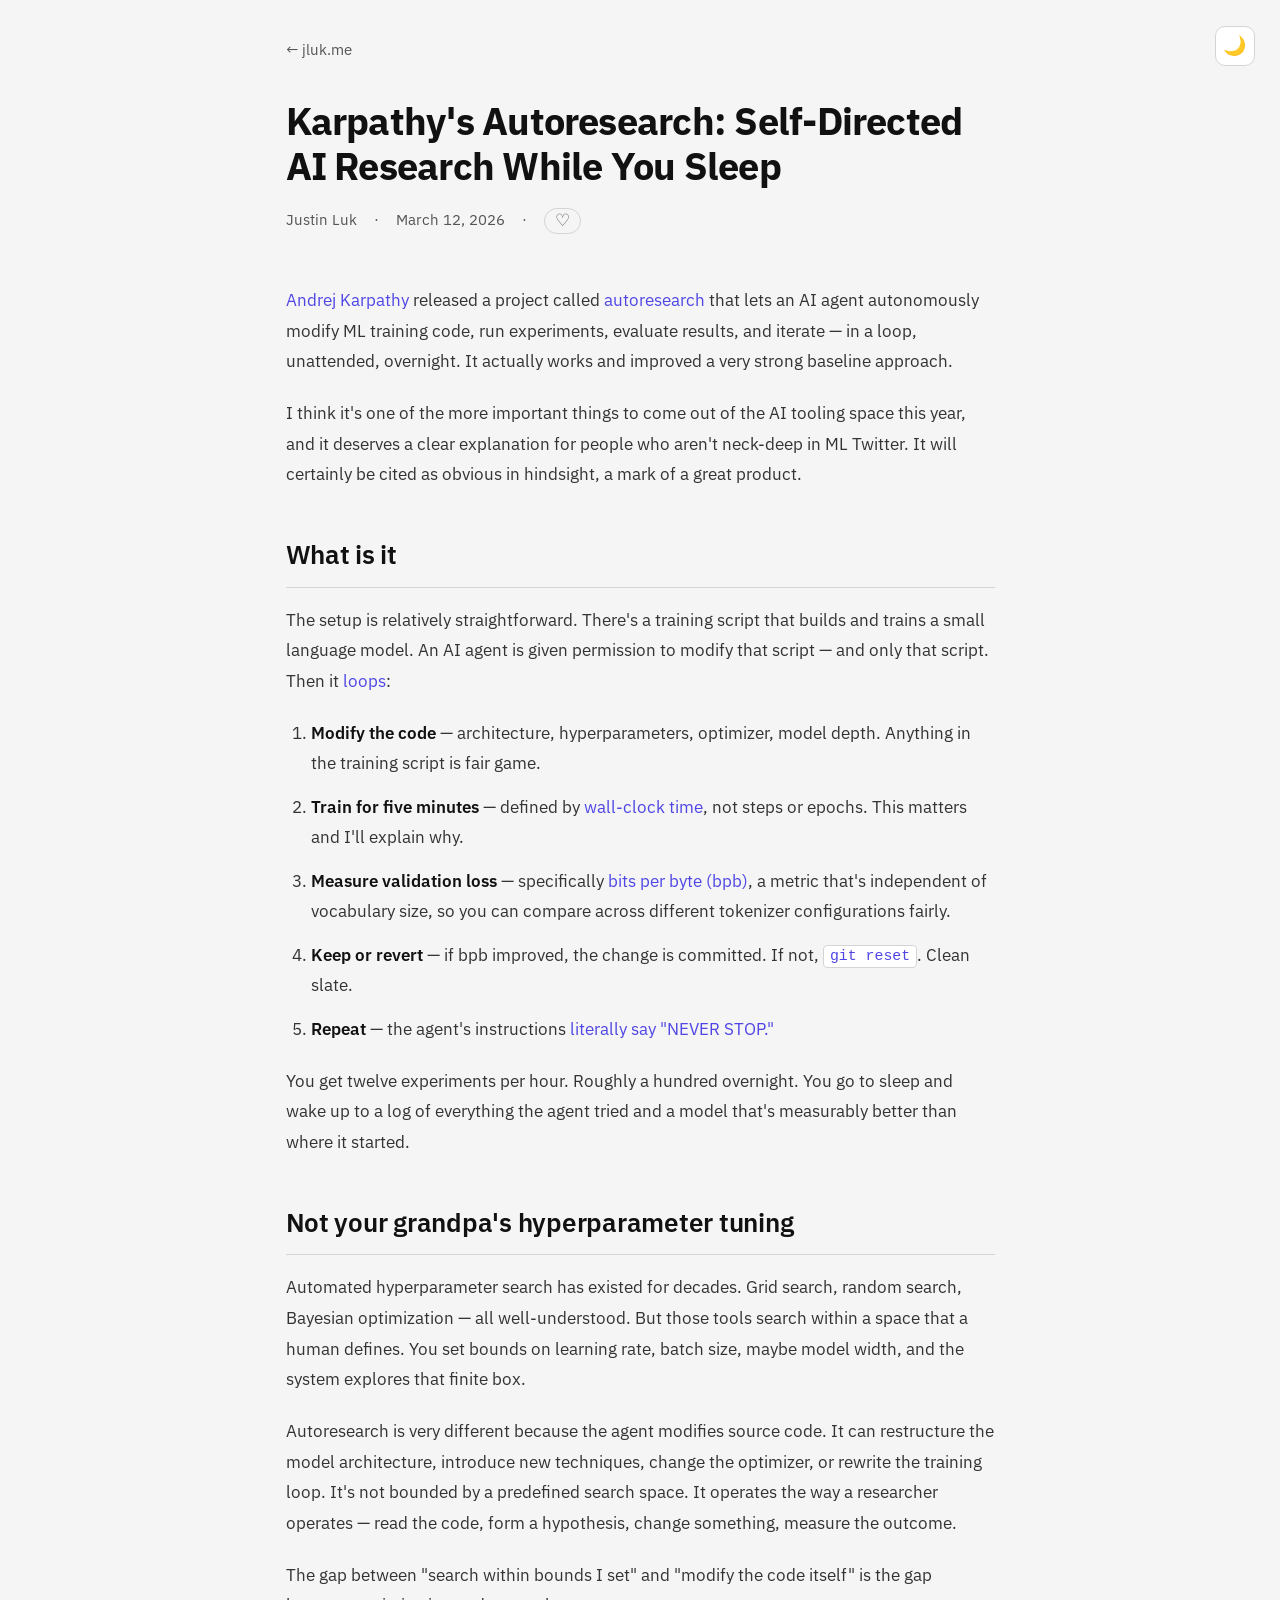
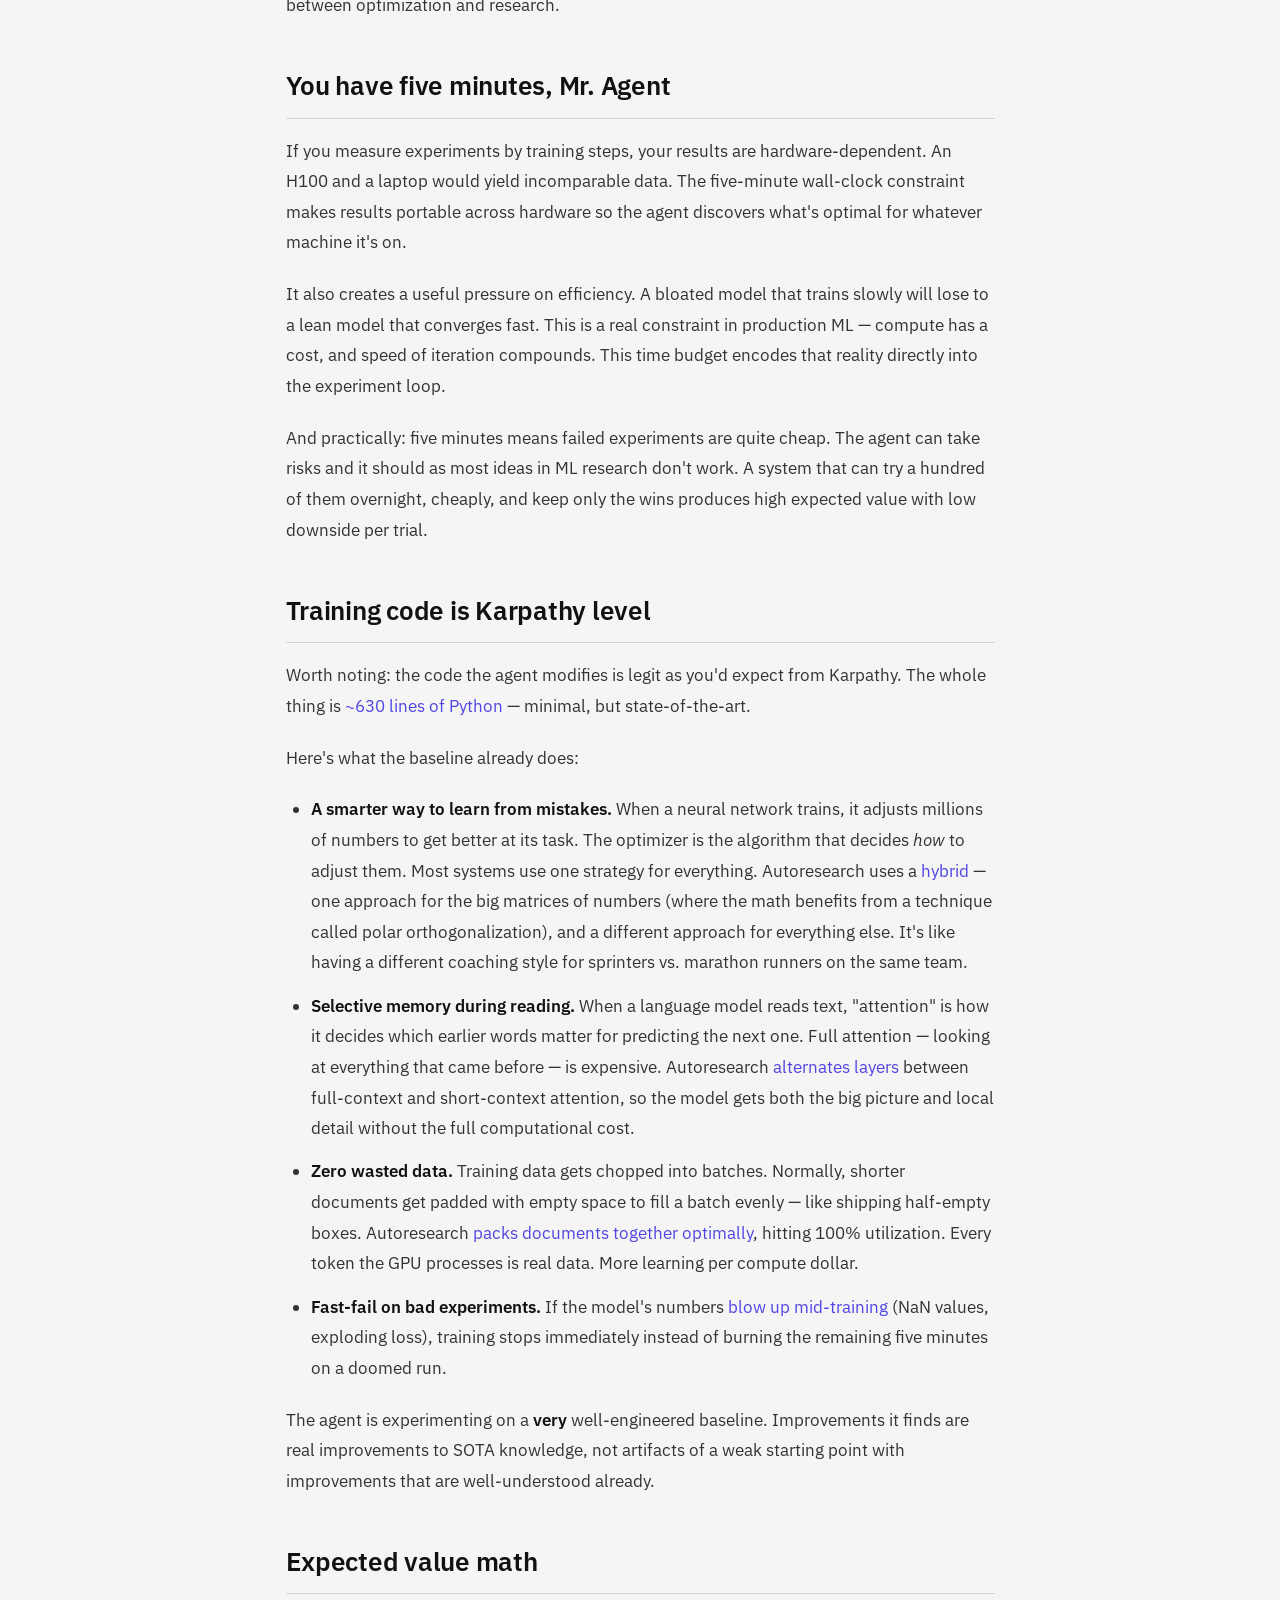
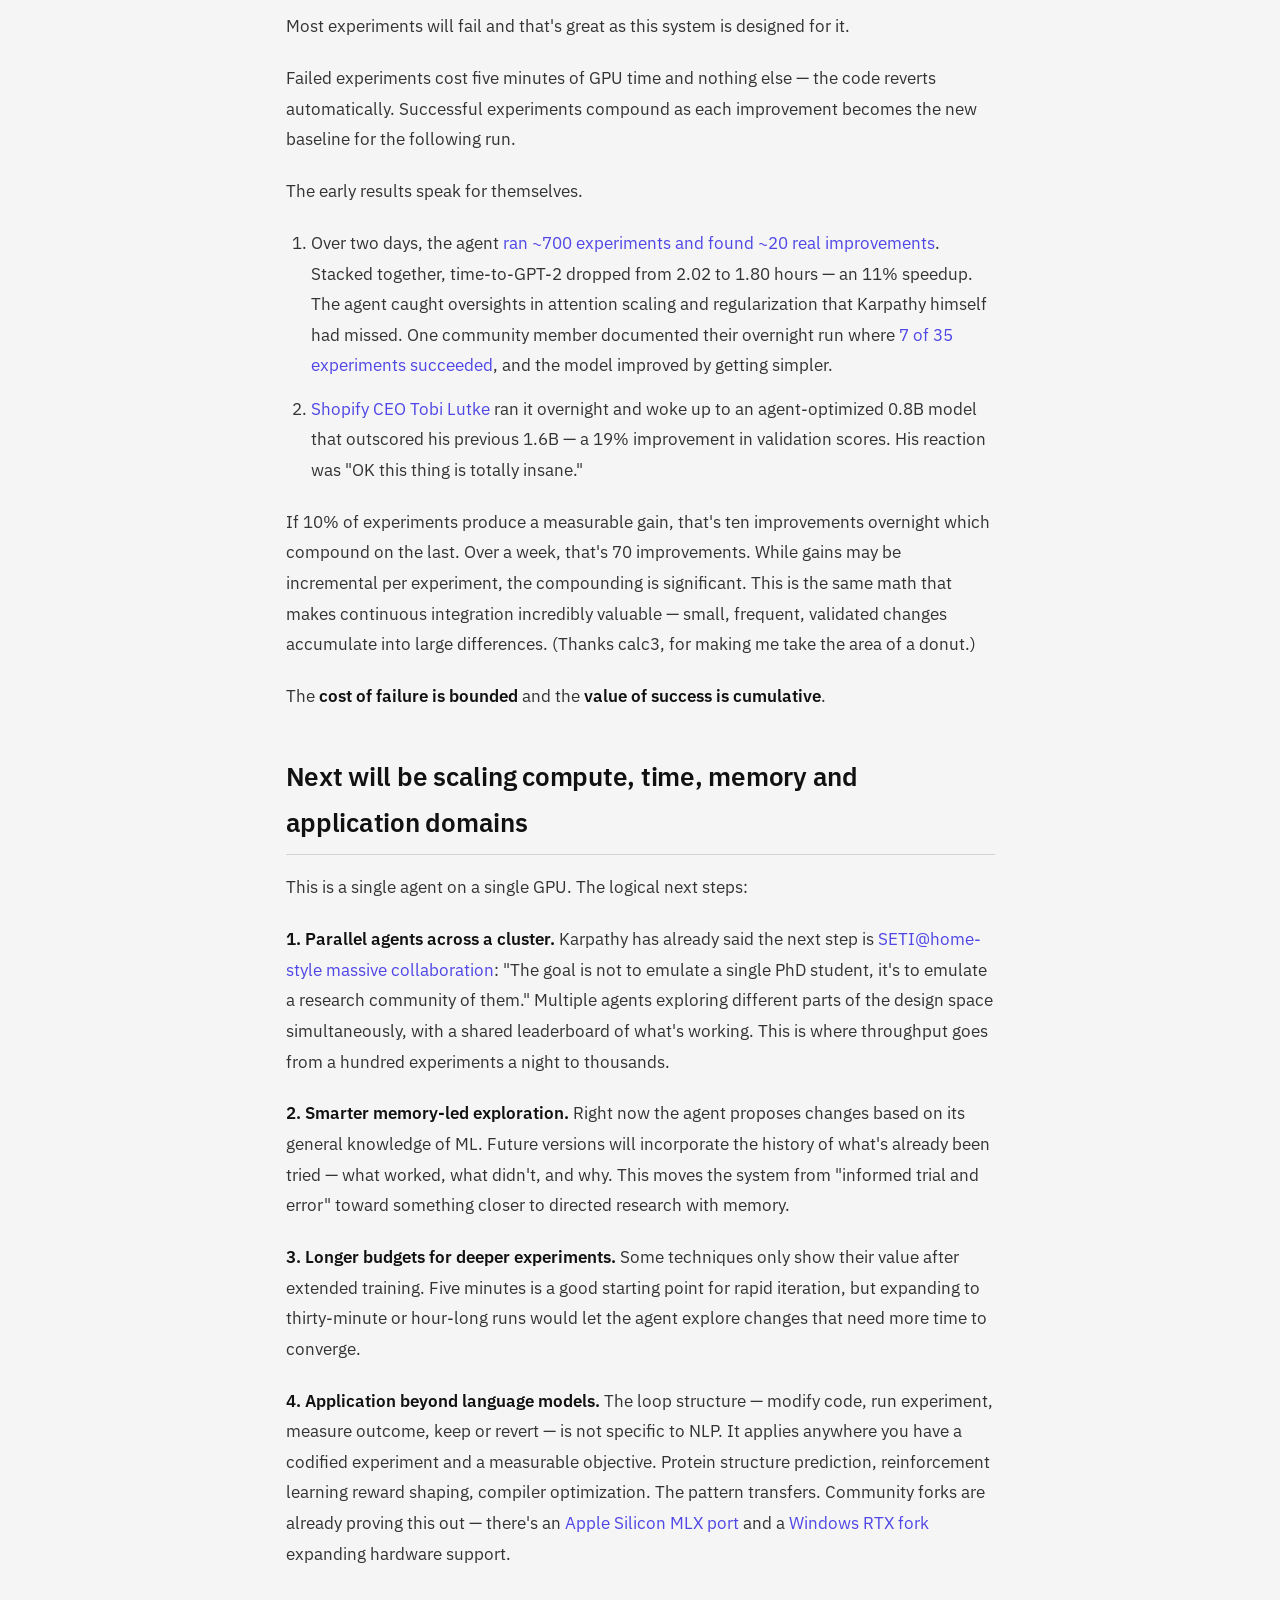
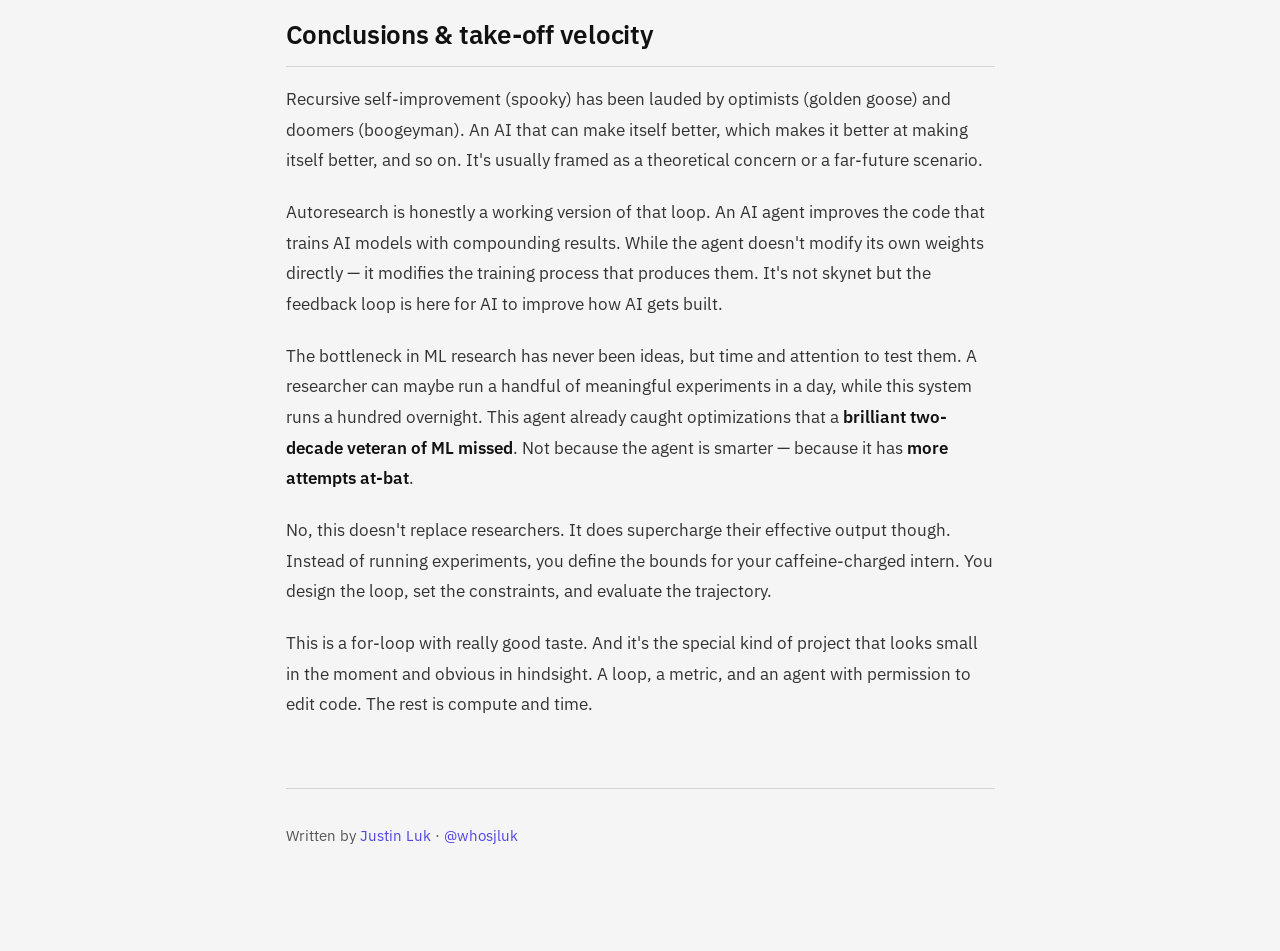
==== writing/autoresearch/index.html @ fdccbeb8 "Add autoresearch article and reorder homepage sections - Add /writing/autoresearch/ article page wit" ====
<!DOCTYPE html>
<html lang="en">
<head>
    <meta charset="UTF-8">
    <meta name="viewport" content="width=device-width, initial-scale=1.0">
    <title>Karpathy's Autoresearch: Self-Directed AI Research While You Sleep | Justin Luk</title>
    <meta name="description" content="A clear explanation of Karpathy's autoresearch project — what it does, why it matters, and what comes next for self-improving AI research loops.">
    <link rel="canonical" href="https://jluk.me/writing/autoresearch/">
    <!-- Open Graph -->
    <meta property="og:title" content="Karpathy's Autoresearch: Self-Directed AI Research While You Sleep">
    <meta property="og:description" content="A clear explanation of Karpathy's autoresearch project — what it does, why it matters, and what comes next for self-improving AI research loops.">
    <meta property="og:type" content="article">
    <meta property="og:url" content="https://jluk.me/writing/autoresearch/">
    <meta property="og:image" content="https://jluk.me/screenshots/justin.jpeg">
    <meta property="article:author" content="Justin Luk">
    <meta property="article:published_time" content="2026-03-12">
    <meta name="twitter:card" content="summary_large_image">
    <meta name="twitter:title" content="Karpathy's Autoresearch: Self-Directed AI Research While You Sleep">
    <meta name="twitter:description" content="A clear explanation of Karpathy's autoresearch — what it does, why it matters, and what comes next.">
    <meta name="twitter:image" content="https://jluk.me/screenshots/justin.jpeg">
    <meta name="twitter:creator" content="@whosjluk">
    <!-- Favicon -->
    <link rel="icon" type="image/svg+xml" href="data:image/svg+xml,<svg xmlns='http://www.w3.org/2000/svg' viewBox='0 0 100 100'><text y='.9em' font-size='90'>⚡</text></svg>">
    <!-- Fonts -->
    <link rel="preconnect" href="https://fonts.googleapis.com">
    <link rel="preconnect" href="https://fonts.gstatic.com" crossorigin>
    <link href="https://fonts.googleapis.com/css2?family=IBM+Plex+Sans:wght@400;500;600;700&display=swap" rel="stylesheet">
    <!-- Article Schema -->
    <script type="application/ld+json">
    {
        "@context": "https://schema.org",
        "@type": "Article",
        "headline": "Karpathy's Autoresearch: Self-Directed AI Research While You Sleep",
        "author": {
            "@type": "Person",
            "name": "Justin Luk",
            "url": "https://jluk.me"
        },
        "datePublished": "2026-03-12",
        "description": "A clear explanation of Karpathy's autoresearch project — what it does, why it matters, and what comes next for self-improving AI research loops.",
        "url": "https://jluk.me/writing/autoresearch/"
    }
    </script>
    <style>
        :root {
            --bg: #0a0a0a;
            --bg-elevated: #131313;
            --text: #ffffff;
            --text-secondary: #c9c9c9;
            --text-muted: #919191;
            --accent: #93c5fd;
            --accent-green: #34d399;
            --border: #2a2a2a;
            --border-hover: #404040;
            --max-width: 760px;
        }

        html.light-mode {
            --bg: #f5f5f5;
            --bg-elevated: #ffffff;
            --text: #111111;
            --text-secondary: #333333;
            --text-muted: #555555;
            --accent: #4f46e5;
            --accent-green: #047857;
            --border: #d4d4d4;
            --border-hover: #a3a3a3;
        }

        *, *::before, *::after {
            margin: 0;
            padding: 0;
            box-sizing: border-box;
        }

        html {
            font-size: 17px;
            scroll-behavior: smooth;
        }

        body {
            font-family: 'IBM Plex Sans', -apple-system, BlinkMacSystemFont, 'Segoe UI', sans-serif;
            background: var(--bg);
            color: var(--text);
            line-height: 1.8;
            -webkit-font-smoothing: antialiased;
            -moz-osx-font-smoothing: grayscale;
        }

        /* Navigation */
        .article-nav {
            max-width: var(--max-width);
            margin: 0 auto;
            padding: 2rem 1.5rem 0;
        }

        .article-nav a {
            color: var(--text-muted);
            text-decoration: none;
            font-size: 0.875rem;
            transition: color 0.2s;
        }

        .article-nav a:hover {
            color: var(--text);
        }

        /* Article layout */
        .article-container {
            max-width: var(--max-width);
            margin: 0 auto;
            padding: 2rem 1.5rem 6rem;
        }

        /* Header */
        .article-header {
            margin-bottom: 3rem;
        }

        .article-header h1 {
            font-size: 2.25rem;
            font-weight: 700;
            line-height: 1.2;
            margin-bottom: 1rem;
            letter-spacing: -0.02em;
        }

        .article-meta {
            color: var(--text-muted);
            font-size: 0.875rem;
            display: flex;
            gap: 1rem;
            align-items: center;
        }

        .article-meta a {
            color: var(--accent);
            text-decoration: none;
        }

        .article-meta a:hover {
            text-decoration: underline;
        }

        /* Content */
        .article-content h2 {
            font-size: 1.5rem;
            font-weight: 600;
            margin: 2.5rem 0 1rem;
            padding-bottom: 0.5rem;
            border-bottom: 1px solid var(--border);
            letter-spacing: -0.01em;
        }

        .article-content p {
            margin-bottom: 1.25rem;
            color: var(--text-secondary);
        }

        .article-content a {
            color: var(--accent);
            text-decoration: none;
            border-bottom: 1px solid transparent;
            transition: border-color 0.2s;
        }

        .article-content a:hover {
            border-bottom-color: var(--accent);
        }

        .article-content strong {
            color: var(--text);
            font-weight: 600;
        }

        .article-content em {
            font-style: italic;
        }

        .article-content ol,
        .article-content ul {
            margin-bottom: 1.25rem;
            padding-left: 1.5rem;
            color: var(--text-secondary);
        }

        .article-content li {
            margin-bottom: 0.75rem;
        }

        .article-content li strong {
            color: var(--text);
        }

        .article-content code {
            font-family: 'IBM Plex Mono', monospace;
            background: var(--bg-elevated);
            border: 1px solid var(--border);
            padding: 0.15em 0.4em;
            border-radius: 4px;
            font-size: 0.875em;
        }

        /* Separator between sections */
        .article-content hr {
            border: none;
            border-top: 1px solid var(--border);
            margin: 2.5rem 0;
        }

        /* Footer */
        .article-footer {
            margin-top: 4rem;
            padding-top: 2rem;
            border-top: 1px solid var(--border);
            color: var(--text-muted);
            font-size: 0.875rem;
        }

        .article-footer a {
            color: var(--accent);
            text-decoration: none;
        }

        .article-footer a:hover {
            text-decoration: underline;
        }

        /* Theme toggle */
        .theme-toggle {
            position: fixed;
            top: 1.5rem;
            right: 1.5rem;
            width: 40px;
            height: 40px;
            background: var(--bg-elevated);
            border: 1px solid var(--border);
            border-radius: 10px;
            display: flex;
            align-items: center;
            justify-content: center;
            cursor: pointer;
            z-index: 100;
            transition: all 0.2s ease;
            color: var(--text-muted);
            font-size: 1.1rem;
        }

        .theme-toggle:hover {
            border-color: var(--border-hover);
            color: var(--text);
        }

        /* Like button (inline in meta) */
        .like-btn {
            display: inline-flex;
            align-items: center;
            gap: 0.3rem;
            padding: 0.2rem 0.6rem;
            background: none;
            border: 1px solid var(--border);
            border-radius: 50px;
            color: var(--text-muted);
            font-family: inherit;
            font-size: 0.875rem;
            cursor: pointer;
            transition: all 0.2s ease;
            user-select: none;
            vertical-align: middle;
        }

        .like-btn:hover {
            border-color: var(--border-hover);
            color: var(--text);
        }

        .like-btn.liked {
            border-color: #e8457e;
            color: #e8457e;
        }

        .like-heart {
            font-size: 1rem;
            line-height: 1;
            transition: transform 0.2s ease;
        }

        .like-btn.liked .like-heart {
            transform: scale(1.15);
        }

        .like-btn:active .like-heart {
            transform: scale(0.85);
        }

        .like-count {
            font-size: 0.8rem;
            font-weight: 500;
        }

        /* Responsive */
        @media (max-width: 600px) {
            .article-header h1 {
                font-size: 1.75rem;
            }
            .article-content h2 {
                font-size: 1.25rem;
            }
            .article-container {
                padding: 1.5rem 1rem 4rem;
            }
        }
    </style>
</head>
<body>
    <button class="theme-toggle" onclick="toggleTheme()" aria-label="Toggle theme">
        <span class="theme-icon">☀️</span>
    </button>

    <nav class="article-nav">
        <a href="../../index.html">&larr; jluk.me</a>
    </nav>

    <article class="article-container">
        <header class="article-header">
            <h1>Karpathy's Autoresearch: Self-Directed AI Research While You Sleep</h1>
            <div class="article-meta">
                <span>Justin Luk</span>
                <span>&middot;</span>
                <span>March 12, 2026</span>
                <span>&middot;</span>
                <button class="like-btn" onclick="toggleLike()" aria-label="Like this article">
                    <span class="like-heart">♡</span>
                </button>
            </div>
        </header>

        <div class="article-content">
            <p><a href="https://x.com/karpathy">Andrej Karpathy</a> released a project called <a href="https://github.com/karpathy/autoresearch">autoresearch</a> that lets an AI agent autonomously modify ML training code, run experiments, evaluate results, and iterate — in a loop, unattended, overnight. It actually works and improved a very strong baseline approach.</p>

            <p>I think it's one of the more important things to come out of the AI tooling space this year, and it deserves a clear explanation for people who aren't neck-deep in ML Twitter. It will certainly be cited as obvious in hindsight, a mark of a great product.</p>

            <h2>What is it</h2>

            <p>The setup is relatively straightforward. There's a training script that builds and trains a small language model. An AI agent is given permission to modify that script — and only that script. Then it <a href="https://x.com/karpathy/status/2030371219518931079">loops</a>:</p>

            <ol>
                <li><strong>Modify the code</strong> — architecture, hyperparameters, optimizer, model depth. Anything in the training script is fair game.</li>
                <li><strong>Train for five minutes</strong> — defined by <a href="https://github.com/karpathy/autoresearch/blob/master/prepare.py#L31">wall-clock time</a>, not steps or epochs. This matters and I'll explain why.</li>
                <li><strong>Measure validation loss</strong> — specifically <a href="https://github.com/karpathy/autoresearch/blob/master/prepare.py#L344-L350">bits per byte (bpb)</a>, a metric that's independent of vocabulary size, so you can compare across different tokenizer configurations fairly.</li>
                <li><strong>Keep or revert</strong> — if bpb improved, the change is committed. If not, <a href="https://github.com/karpathy/autoresearch/blob/master/program.md#L104"><code>git reset</code></a>. Clean slate.</li>
                <li><strong>Repeat</strong> — the agent's instructions <a href="https://github.com/karpathy/autoresearch/blob/master/program.md#L112">literally say "NEVER STOP."</a></li>
            </ol>

            <p>You get twelve experiments per hour. Roughly a hundred overnight. You go to sleep and wake up to a log of everything the agent tried and a model that's measurably better than where it started.</p>

            <h2>Not your grandpa's hyperparameter tuning</h2>

            <p>Automated hyperparameter search has existed for decades. Grid search, random search, Bayesian optimization — all well-understood. But those tools search within a space that a human defines. You set bounds on learning rate, batch size, maybe model width, and the system explores that finite box.</p>

            <p>Autoresearch is very different because the agent modifies source code. It can restructure the model architecture, introduce new techniques, change the optimizer, or rewrite the training loop. It's not bounded by a predefined search space. It operates the way a researcher operates — read the code, form a hypothesis, change something, measure the outcome.</p>

            <p>The gap between "search within bounds I set" and "modify the code itself" is the gap between optimization and research.</p>

            <h2>You have five minutes, Mr. Agent</h2>

            <p>If you measure experiments by training steps, your results are hardware-dependent. An H100 and a laptop would yield incomparable data. The five-minute wall-clock constraint makes results portable across hardware so the agent discovers what's optimal for whatever machine it's on.</p>

            <p>It also creates a useful pressure on efficiency. A bloated model that trains slowly will lose to a lean model that converges fast. This is a real constraint in production ML — compute has a cost, and speed of iteration compounds. This time budget encodes that reality directly into the experiment loop.</p>

            <p>And practically: five minutes means failed experiments are quite cheap. The agent can take risks and it should as most ideas in ML research don't work. A system that can try a hundred of them overnight, cheaply, and keep only the wins produces high expected value with low downside per trial.</p>

            <h2>Training code is Karpathy level</h2>

            <p>Worth noting: the code the agent modifies is legit as you'd expect from Karpathy. The whole thing is <a href="https://github.com/karpathy/autoresearch/blob/master/train.py">~630 lines of Python</a> — minimal, but state-of-the-art.</p>

            <p>Here's what the baseline already does:</p>

            <ul>
                <li><strong>A smarter way to learn from mistakes.</strong> When a neural network trains, it adjusts millions of numbers to get better at its task. The optimizer is the algorithm that decides <em>how</em> to adjust them. Most systems use one strategy for everything. Autoresearch uses a <a href="https://github.com/karpathy/autoresearch/blob/master/train.py#L356">hybrid</a> — one approach for the big matrices of numbers (where the math benefits from a technique called polar orthogonalization), and a different approach for everything else. It's like having a different coaching style for sprinters vs. marathon runners on the same team.</li>
                <li><strong>Selective memory during reading.</strong> When a language model reads text, "attention" is how it decides which earlier words matter for predicting the next one. Full attention — looking at everything that came before — is expensive. Autoresearch <a href="https://github.com/karpathy/autoresearch/blob/master/train.py#L435">alternates layers</a> between full-context and short-context attention, so the model gets both the big picture and local detail without the full computational cost.</li>
                <li><strong>Zero wasted data.</strong> Training data gets chopped into batches. Normally, shorter documents get padded with empty space to fill a batch evenly — like shipping half-empty boxes. Autoresearch <a href="https://github.com/karpathy/autoresearch/blob/master/prepare.py#L278-L281">packs documents together optimally</a>, hitting 100% utilization. Every token the GPU processes is real data. More learning per compute dollar.</li>
                <li><strong>Fast-fail on bad experiments.</strong> If the model's numbers <a href="https://github.com/karpathy/autoresearch/blob/master/train.py#L569-L572">blow up mid-training</a> (NaN values, exploding loss), training stops immediately instead of burning the remaining five minutes on a doomed run.</li>
            </ul>

            <p>The agent is experimenting on a <strong>very</strong> well-engineered baseline. Improvements it finds are real improvements to SOTA knowledge, not artifacts of a weak starting point with improvements that are well-understood already.</p>

            <h2>Expected value math</h2>

            <p>Most experiments will fail and that's great as this system is designed for it.</p>

            <p>Failed experiments cost five minutes of GPU time and nothing else — the code reverts automatically. Successful experiments compound as each improvement becomes the new baseline for the following run.</p>

            <p>The early results speak for themselves.</p>

            <ol>
                <li>Over two days, the agent <a href="https://venturebeat.com/technology/andrej-karpathys-new-open-source-autoresearch-lets-you-run-hundreds-of-ai">ran ~700 experiments and found ~20 real improvements</a>. Stacked together, time-to-GPT-2 dropped from 2.02 to 1.80 hours — an 11% speedup. The agent caught oversights in attention scaling and regularization that Karpathy himself had missed. One community member documented their overnight run where <a href="https://github.com/karpathy/autoresearch/discussions/43">7 of 35 experiments succeeded</a>, and the model improved by getting simpler.</li>
                <li><a href="https://x.com/tobi/status/2030771823151853938">Shopify CEO Tobi Lutke</a> ran it overnight and woke up to an agent-optimized 0.8B model that outscored his previous 1.6B — a 19% improvement in validation scores. His reaction was "OK this thing is totally insane."</li>
            </ol>

            <p>If 10% of experiments produce a measurable gain, that's ten improvements overnight which compound on the last. Over a week, that's 70 improvements. While gains may be incremental per experiment, the compounding is significant. This is the same math that makes continuous integration incredibly valuable — small, frequent, validated changes accumulate into large differences. (Thanks calc3, for making me take the area of a donut.)</p>

            <p>The <strong>cost of failure is bounded</strong> and the <strong>value of success is cumulative</strong>.</p>

            <h2>Next will be scaling compute, time, memory and application domains</h2>

            <p>This is a single agent on a single GPU. The logical next steps:</p>

            <p><strong>1. Parallel agents across a cluster.</strong> Karpathy has already said the next step is <a href="https://x.com/karpathy/status/2030705271627284816">SETI@home-style massive collaboration</a>: "The goal is not to emulate a single PhD student, it's to emulate a research community of them." Multiple agents exploring different parts of the design space simultaneously, with a shared leaderboard of what's working. This is where throughput goes from a hundred experiments a night to thousands.</p>

            <p><strong>2. Smarter memory-led exploration.</strong> Right now the agent proposes changes based on its general knowledge of ML. Future versions will incorporate the history of what's already been tried — what worked, what didn't, and why. This moves the system from "informed trial and error" toward something closer to directed research with memory.</p>

            <p><strong>3. Longer budgets for deeper experiments.</strong> Some techniques only show their value after extended training. Five minutes is a good starting point for rapid iteration, but expanding to thirty-minute or hour-long runs would let the agent explore changes that need more time to converge.</p>

            <p><strong>4. Application beyond language models.</strong> The loop structure — modify code, run experiment, measure outcome, keep or revert — is not specific to NLP. It applies anywhere you have a codified experiment and a measurable objective. Protein structure prediction, reinforcement learning reward shaping, compiler optimization. The pattern transfers. Community forks are already proving this out — there's an <a href="https://github.com/trevin-creator/autoresearch-mlx">Apple Silicon MLX port</a> and a <a href="https://github.com/jsegov/autoresearch-win-rtx">Windows RTX fork</a> expanding hardware support.</p>

            <h2>Conclusions & take-off velocity</h2>

            <p>Recursive self-improvement (spooky) has been lauded by optimists (golden goose) and doomers (boogeyman). An AI that can make itself better, which makes it better at making itself better, and so on. It's usually framed as a theoretical concern or a far-future scenario.</p>

            <p>Autoresearch is honestly a working version of that loop. An AI agent improves the code that trains AI models with compounding results. While the agent doesn't modify its own weights directly — it modifies the training process that produces them. It's not skynet but the feedback loop is here for AI to improve how AI gets built.</p>

            <p>The bottleneck in ML research has never been ideas, but time and attention to test them. A researcher can maybe run a handful of meaningful experiments in a day, while this system runs a hundred overnight. This agent already caught optimizations that a <strong>brilliant two-decade veteran of ML missed</strong>. Not because the agent is smarter — because it has <strong>more attempts at-bat</strong>.</p>

            <p>No, this doesn't replace researchers. It does supercharge their effective output though. Instead of running experiments, you define the bounds for your caffeine-charged intern. You design the loop, set the constraints, and evaluate the trajectory.</p>

            <p>This is a for-loop with really good taste. And it's the special kind of project that looks small in the moment and obvious in hindsight. A loop, a metric, and an agent with permission to edit code. The rest is compute and time.</p>
        </div>

        <footer class="article-footer">
            <p>Written by <a href="../../index.html">Justin Luk</a> &middot; <a href="https://x.com/whosjluk">@whosjluk</a></p>
        </footer>
    </article>

    <script>
        function toggleTheme() {
            document.documentElement.classList.toggle('light-mode');
            const isLight = document.documentElement.classList.contains('light-mode');
            localStorage.setItem('theme', isLight ? 'light' : 'dark');
            document.querySelector('.theme-icon').textContent = isLight ? '🌙' : '☀️';
        }

        // Like button (localStorage for now, swap to API later)
        function toggleLike() {
            const key = 'like-autoresearch';
            const btn = document.querySelector('.like-btn');
            const heart = btn.querySelector('.like-heart');
            const isLiked = localStorage.getItem(key) === '1';

            localStorage.setItem(key, isLiked ? '0' : '1');
            btn.classList.toggle('liked', !isLiked);
            heart.textContent = isLiked ? '♡' : '♥';
        }

        // Restore like state
        (function() {
            if (localStorage.getItem('like-autoresearch') === '1') {
                const btn = document.querySelector('.like-btn');
                btn.classList.add('liked');
                btn.querySelector('.like-heart').textContent = '♥';
            }
        })();

        // Respect: 1) saved preference (shared with main site), 2) OS preference
        (function() {
            const saved = localStorage.getItem('theme');
            const prefersLight = saved === 'light' || (!saved && window.matchMedia('(prefers-color-scheme: light)').matches);
            if (prefersLight) {
                document.documentElement.classList.add('light-mode');
                document.querySelector('.theme-icon').textContent = '🌙';
            }
        })();
    </script>
</body>
</html>
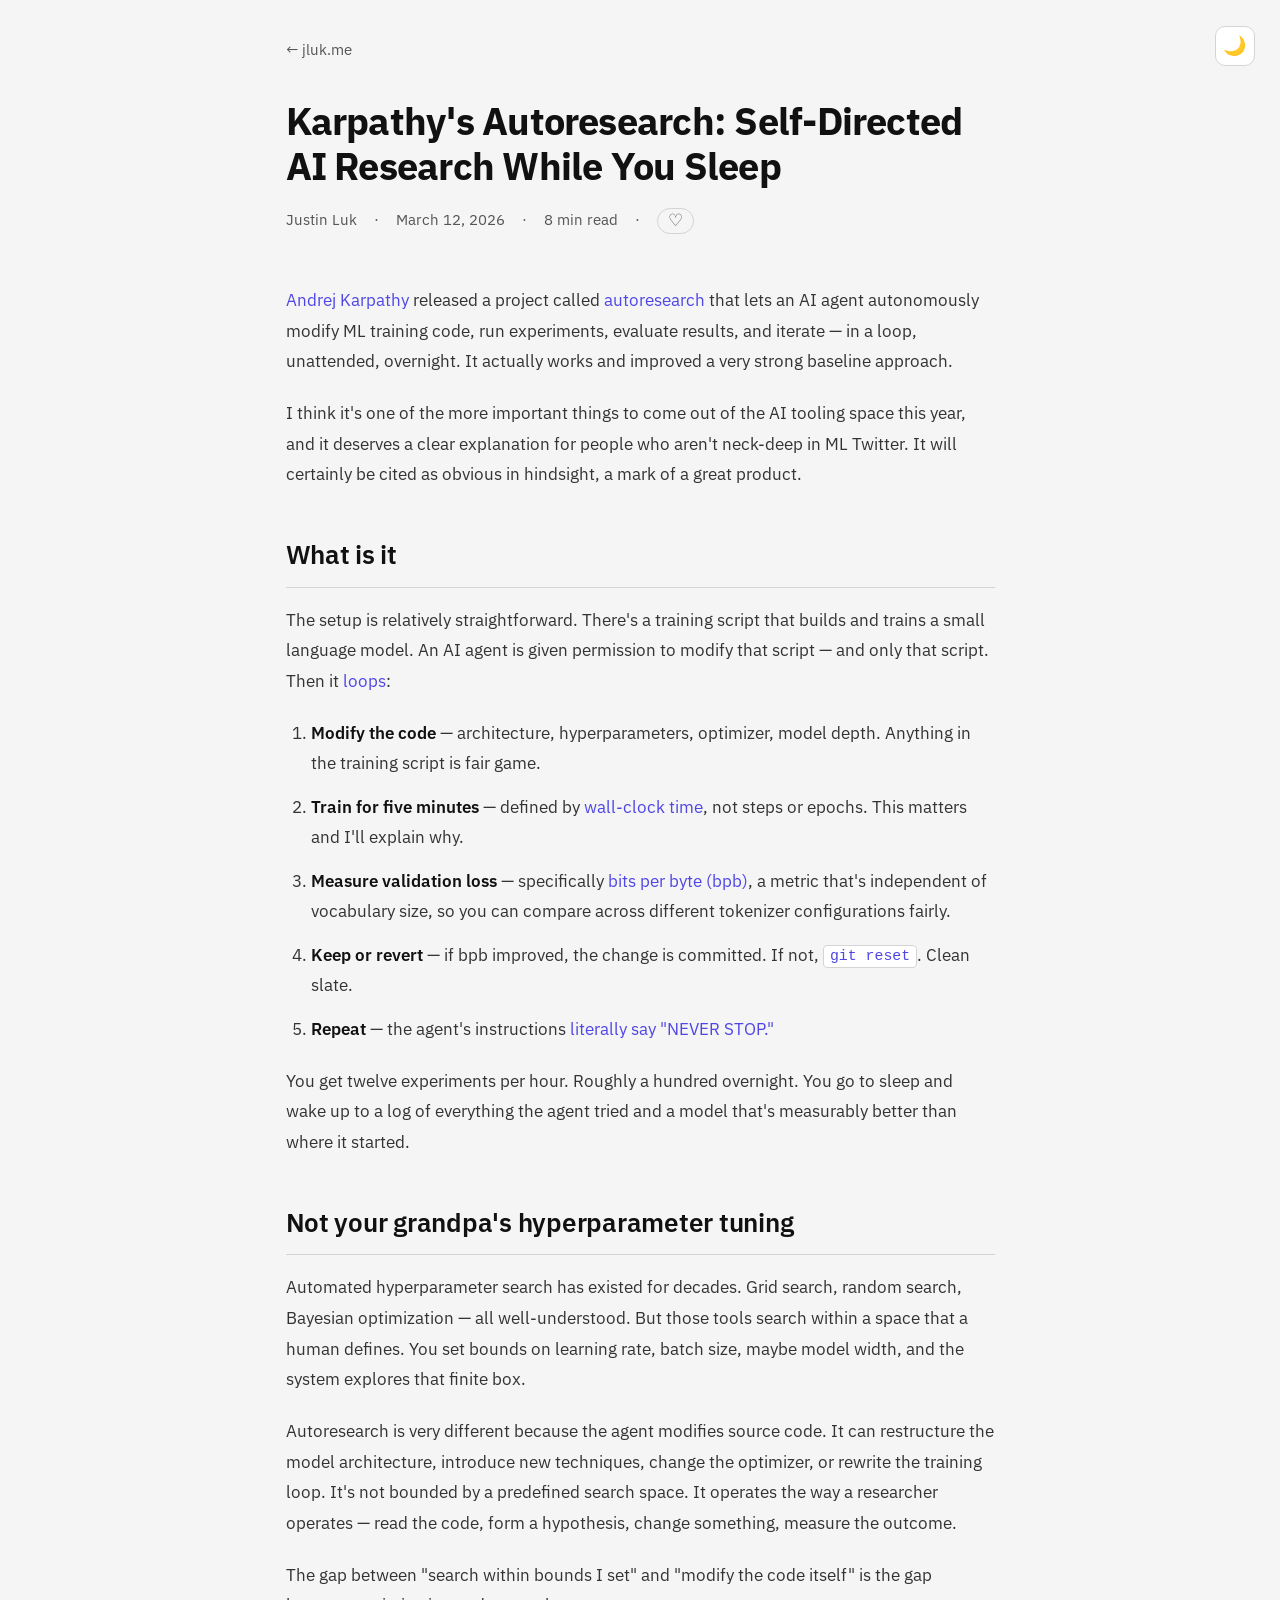
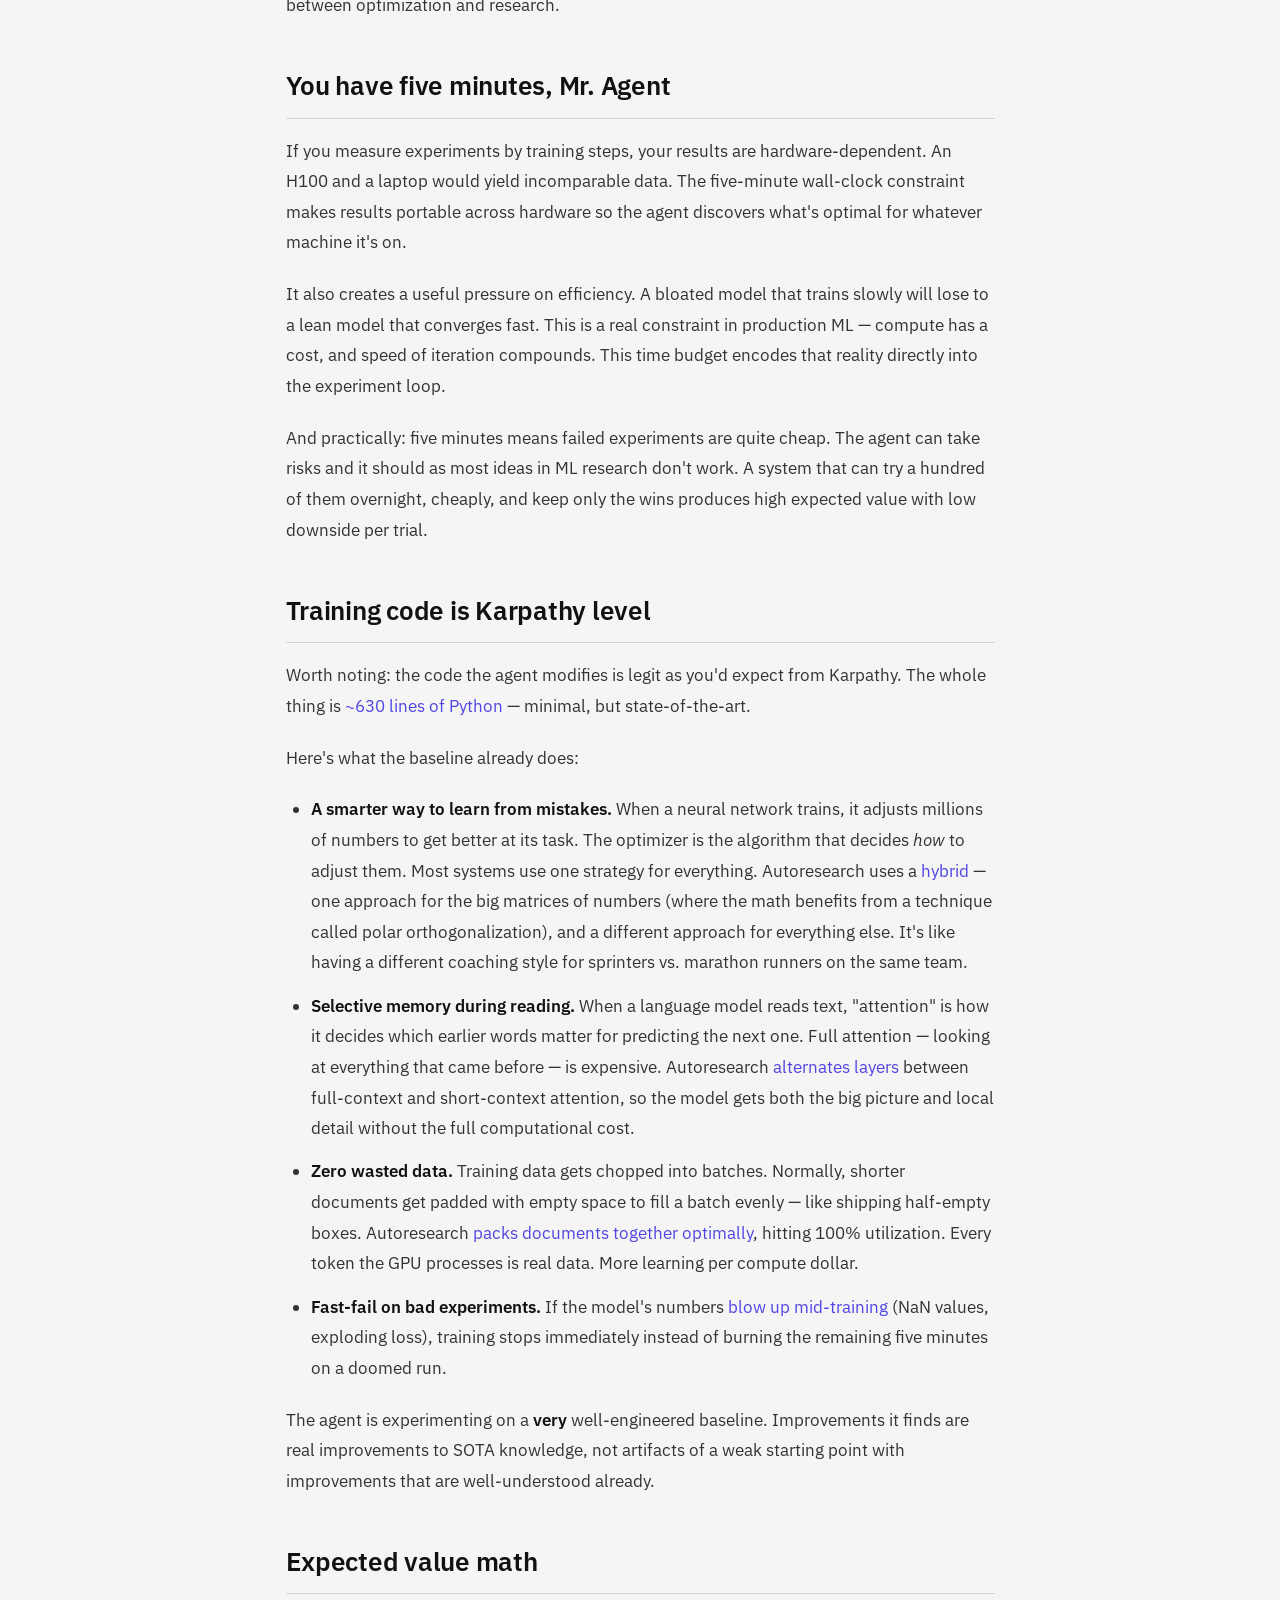
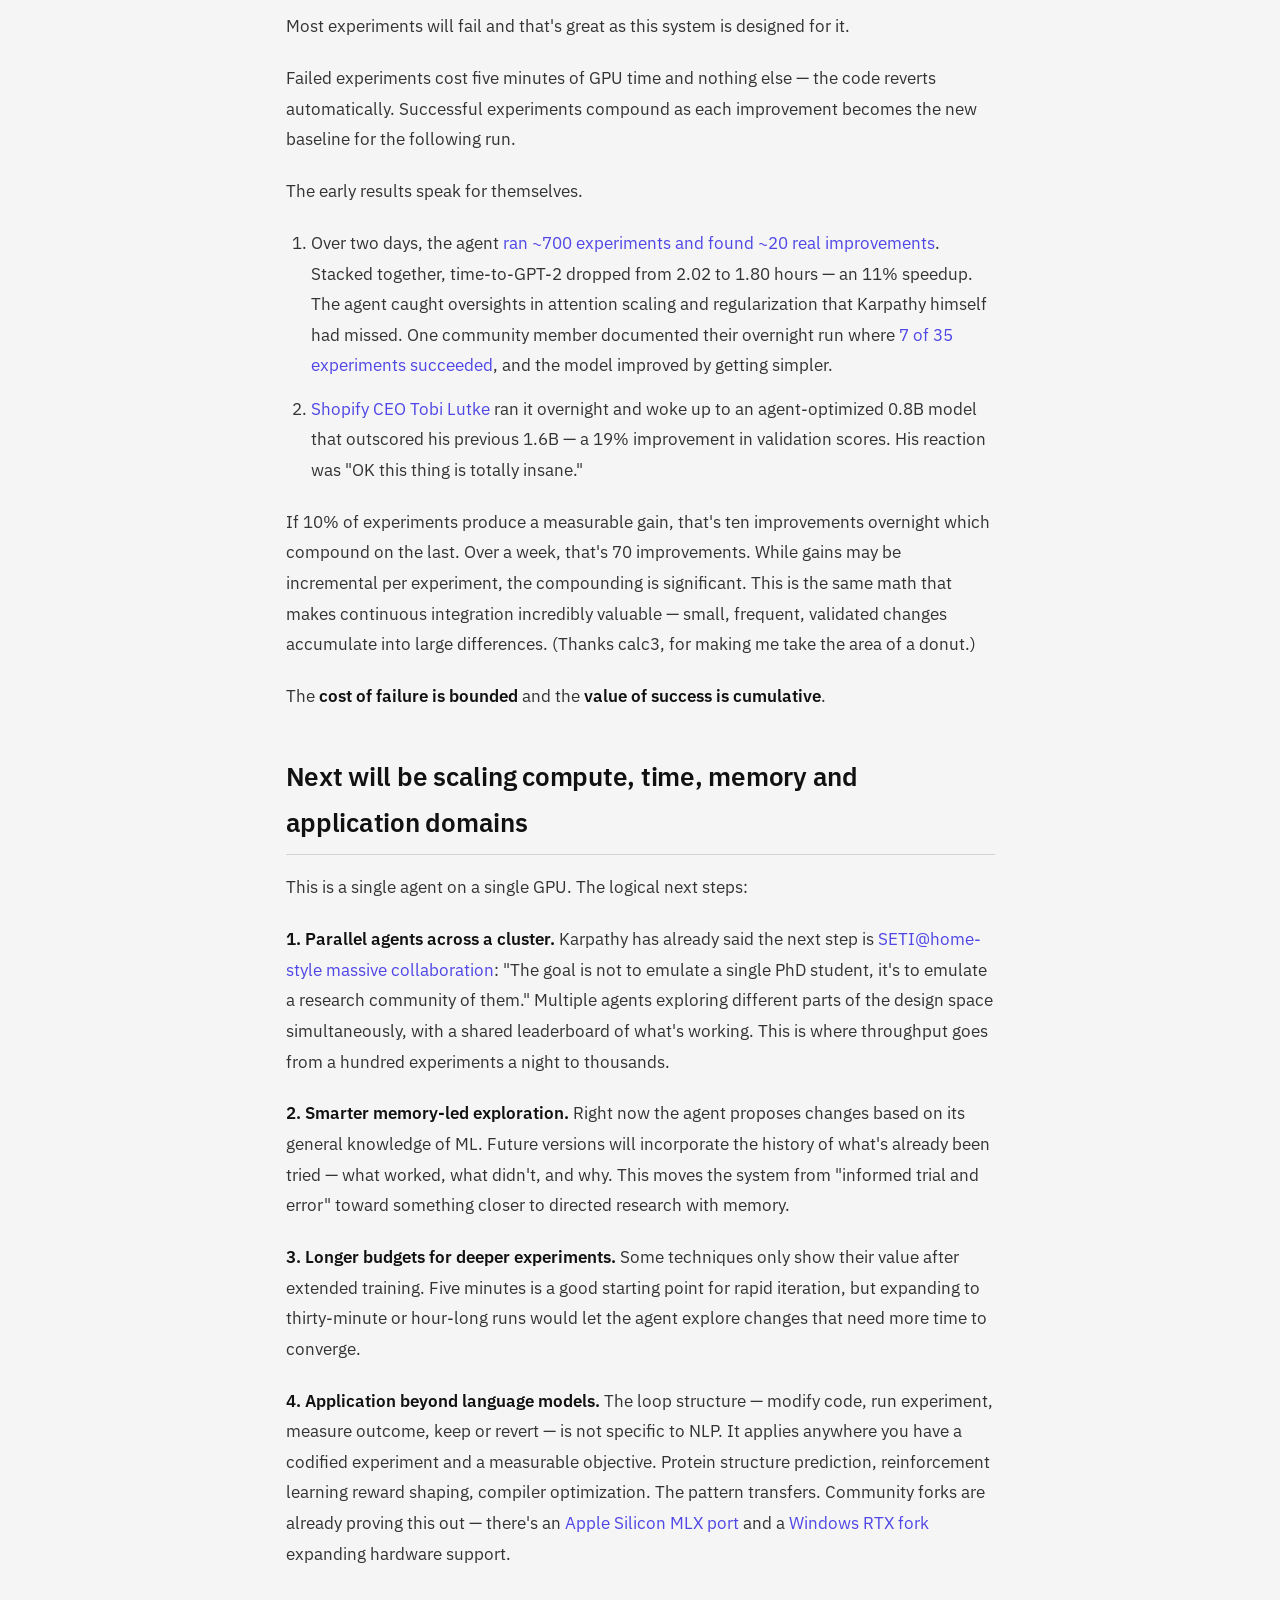
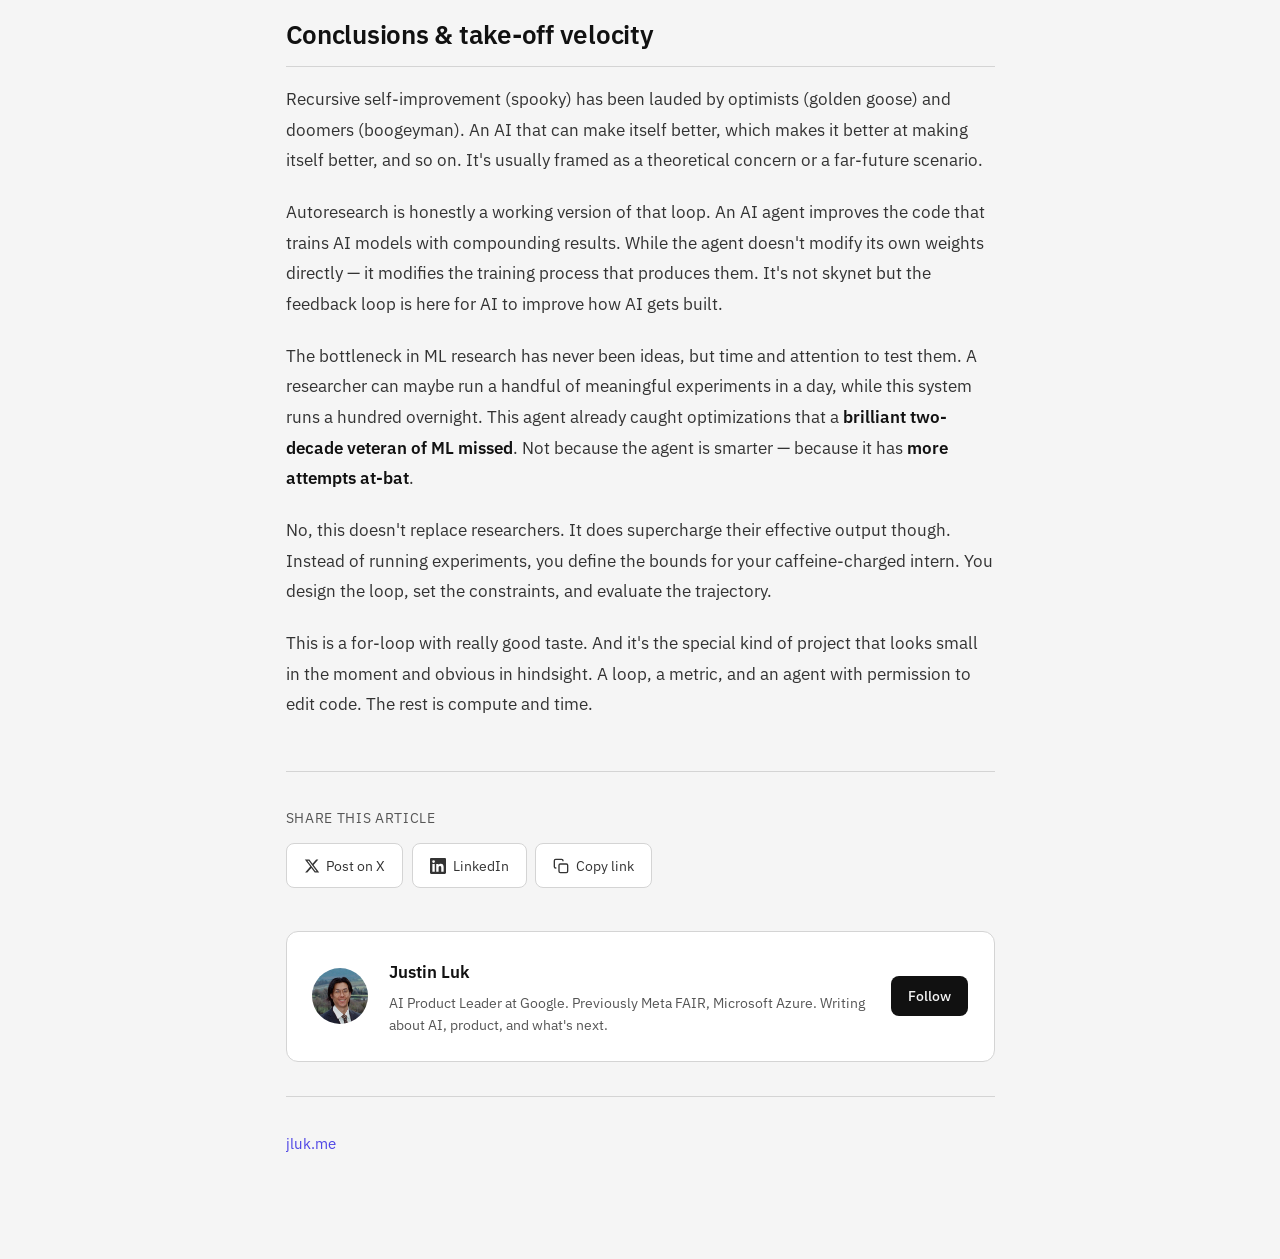
==== commit 724941be: "Add share buttons, author bio, OG image, and default to light mode - Add reading time, share buttons" ====
--- a/writing/autoresearch/index.html
+++ b/writing/autoresearch/index.html
@@ -11,13 +11,13 @@
     <meta property="og:description" content="A clear explanation of Karpathy's autoresearch project — what it does, why it matters, and what comes next for self-improving AI research loops.">
     <meta property="og:type" content="article">
     <meta property="og:url" content="https://jluk.me/writing/autoresearch/">
-    <meta property="og:image" content="https://jluk.me/screenshots/justin.jpeg">
+    <meta property="og:image" content="https://jluk.me/writing/autoresearch/og-image.png">
     <meta property="article:author" content="Justin Luk">
     <meta property="article:published_time" content="2026-03-12">
     <meta name="twitter:card" content="summary_large_image">
     <meta name="twitter:title" content="Karpathy's Autoresearch: Self-Directed AI Research While You Sleep">
     <meta name="twitter:description" content="A clear explanation of Karpathy's autoresearch — what it does, why it matters, and what comes next.">
-    <meta name="twitter:image" content="https://jluk.me/screenshots/justin.jpeg">
+    <meta name="twitter:image" content="https://jluk.me/writing/autoresearch/og-image.png">
     <meta name="twitter:creator" content="@whosjluk">
     <!-- Favicon -->
     <link rel="icon" type="image/svg+xml" href="data:image/svg+xml,<svg xmlns='http://www.w3.org/2000/svg' viewBox='0 0 100 100'><text y='.9em' font-size='90'>⚡</text></svg>">
@@ -208,9 +208,120 @@
             margin: 2.5rem 0;
         }
 
+        /* Share buttons */
+        .share-section {
+            margin-top: 3rem;
+            padding-top: 2rem;
+            border-top: 1px solid var(--border);
+        }
+
+        .share-label {
+            font-size: 0.8rem;
+            color: var(--text-muted);
+            text-transform: uppercase;
+            letter-spacing: 0.05em;
+            margin-bottom: 0.75rem;
+        }
+
+        .share-buttons {
+            display: flex;
+            gap: 0.5rem;
+            flex-wrap: wrap;
+        }
+
+        .share-btn {
+            display: inline-flex;
+            align-items: center;
+            gap: 0.4rem;
+            padding: 0.5rem 1rem;
+            background: var(--bg-elevated);
+            border: 1px solid var(--border);
+            border-radius: 8px;
+            color: var(--text-secondary);
+            font-family: inherit;
+            font-size: 0.85rem;
+            text-decoration: none;
+            cursor: pointer;
+            transition: all 0.2s ease;
+        }
+
+        .share-btn:hover {
+            border-color: var(--border-hover);
+            color: var(--text);
+        }
+
+        .share-btn svg {
+            width: 16px;
+            height: 16px;
+            flex-shrink: 0;
+        }
+
+        .share-btn.copied {
+            border-color: var(--accent-green);
+            color: var(--accent-green);
+        }
+
+        /* Author bio */
+        .author-bio {
+            margin-top: 2.5rem;
+            padding: 1.5rem;
+            background: var(--bg-elevated);
+            border: 1px solid var(--border);
+            border-radius: 12px;
+            display: flex;
+            gap: 1.25rem;
+            align-items: center;
+        }
+
+        .author-avatar {
+            width: 56px;
+            height: 56px;
+            border-radius: 50%;
+            object-fit: cover;
+            flex-shrink: 0;
+        }
+
+        .author-info {
+            flex: 1;
+        }
+
+        .author-name {
+            font-weight: 600;
+            font-size: 1rem;
+            color: var(--text);
+            margin-bottom: 0.25rem;
+        }
+
+        .author-desc {
+            font-size: 0.85rem;
+            color: var(--text-muted);
+            line-height: 1.5;
+        }
+
+        .author-follow {
+            display: inline-flex;
+            align-items: center;
+            gap: 0.4rem;
+            padding: 0.4rem 1rem;
+            background: var(--text);
+            color: var(--bg);
+            border: none;
+            border-radius: 8px;
+            font-family: inherit;
+            font-size: 0.85rem;
+            font-weight: 500;
+            text-decoration: none;
+            transition: opacity 0.2s;
+            flex-shrink: 0;
+        }
+
+        .author-follow:hover {
+            opacity: 0.85;
+        }
+
         /* Footer */
         .article-footer {
-            margin-top: 4rem;
+            margin-top: 2rem;
             padding-top: 2rem;
             border-top: 1px solid var(--border);
             color: var(--text-muted);
@@ -309,6 +420,17 @@
             .article-container {
                 padding: 1.5rem 1rem 4rem;
             }
+            .article-meta {
+                flex-wrap: wrap;
+                gap: 0.5rem;
+            }
+            .author-bio {
+                flex-direction: column;
+                text-align: center;
+            }
+            .author-follow {
+                align-self: center;
+            }
         }
     </style>
 </head>
@@ -329,6 +451,8 @@
                 <span>&middot;</span>
                 <span>March 12, 2026</span>
                 <span>&middot;</span>
+                <span>8 min read</span>
+                <span>&middot;</span>
                 <button class="like-btn" onclick="toggleLike()" aria-label="Like this article">
                     <span class="like-heart">♡</span>
                 </button>
@@ -427,8 +551,35 @@
             <p>This is a for-loop with really good taste. And it's the special kind of project that looks small in the moment and obvious in hindsight. A loop, a metric, and an agent with permission to edit code. The rest is compute and time.</p>
         </div>
 
+        <div class="share-section">
+            <p class="share-label">Share this article</p>
+            <div class="share-buttons">
+                <a class="share-btn" id="share-x" href="#" target="_blank" rel="noopener" aria-label="Share on X">
+                    <svg viewBox="0 0 24 24" fill="currentColor"><path d="M18.244 2.25h3.308l-7.227 8.26 8.502 11.24H16.17l-5.214-6.817L4.99 21.75H1.68l7.73-8.835L1.254 2.25H8.08l4.713 6.231zm-1.161 17.52h1.833L7.084 4.126H5.117z"/></svg>
+                    Post on X
+                </a>
+                <a class="share-btn" id="share-li" href="#" target="_blank" rel="noopener" aria-label="Share on LinkedIn">
+                    <svg viewBox="0 0 24 24" fill="currentColor"><path d="M20.447 20.452h-3.554v-5.569c0-1.328-.027-3.037-1.852-3.037-1.853 0-2.136 1.445-2.136 2.939v5.667H9.351V9h3.414v1.561h.046c.477-.9 1.637-1.85 3.37-1.85 3.601 0 4.267 2.37 4.267 5.455v6.286zM5.337 7.433a2.062 2.062 0 01-2.063-2.065 2.064 2.064 0 112.063 2.065zm1.782 13.019H3.555V9h3.564v11.452zM22.225 0H1.771C.792 0 0 .774 0 1.729v20.542C0 23.227.792 24 1.771 24h20.451C23.2 24 24 23.227 24 22.271V1.729C24 .774 23.2 0 22.222 0h.003z"/></svg>
+                    LinkedIn
+                </a>
+                <button class="share-btn" id="share-copy" onclick="copyLink()" aria-label="Copy link">
+                    <svg viewBox="0 0 24 24" fill="none" stroke="currentColor" stroke-width="2"><rect x="9" y="9" width="13" height="13" rx="2"/><path d="M5 15H4a2 2 0 01-2-2V4a2 2 0 012-2h9a2 2 0 012 2v1"/></svg>
+                    Copy link
+                </button>
+            </div>
+        </div>
+
+        <div class="author-bio">
+            <img src="../../screenshots/justin.jpeg" alt="Justin Luk" class="author-avatar">
+            <div class="author-info">
+                <div class="author-name">Justin Luk</div>
+                <div class="author-desc">AI Product Leader at Google. Previously Meta FAIR, Microsoft Azure. Writing about AI, product, and what's next.</div>
+            </div>
+            <a href="https://x.com/whosjluk" target="_blank" rel="noopener" class="author-follow">Follow</a>
+        </div>
+
         <footer class="article-footer">
-            <p>Written by <a href="../../index.html">Justin Luk</a> &middot; <a href="https://x.com/whosjluk">@whosjluk</a></p>
+            <p><a href="../../index.html">jluk.me</a></p>
         </footer>
     </article>
 
@@ -440,6 +591,31 @@
             document.querySelector('.theme-icon').textContent = isLight ? '🌙' : '☀️';
         }
 
+        // Share buttons
+        (function() {
+            const url = 'https://jluk.me/writing/autoresearch/';
+            const title = "Karpathy's Autoresearch: Self-Directed AI Research While You Sleep";
+            const text = title + ' by @whosjluk';
+
+            document.getElementById('share-x').href =
+                'https://x.com/intent/tweet?text=' + encodeURIComponent(text) + '&url=' + encodeURIComponent(url);
+
+            document.getElementById('share-li').href =
+                'https://www.linkedin.com/sharing/share-offsite/?url=' + encodeURIComponent(url);
+        })();
+
+        function copyLink() {
+            navigator.clipboard.writeText('https://jluk.me/writing/autoresearch/').then(function() {
+                var btn = document.getElementById('share-copy');
+                btn.classList.add('copied');
+                btn.innerHTML = '<svg viewBox="0 0 24 24" fill="none" stroke="currentColor" stroke-width="2"><polyline points="20 6 9 17 4 12"/></svg> Copied!';
+                setTimeout(function() {
+                    btn.classList.remove('copied');
+                    btn.innerHTML = '<svg viewBox="0 0 24 24" fill="none" stroke="currentColor" stroke-width="2"><rect x="9" y="9" width="13" height="13" rx="2"/><path d="M5 15H4a2 2 0 01-2-2V4a2 2 0 012-2h9a2 2 0 012 2v1"/></svg> Copy link';
+                }, 2000);
+            });
+        }
+
         // Like button (localStorage for now, swap to API later)
         function toggleLike() {
             const key = 'like-autoresearch';
@@ -464,7 +640,7 @@
         // Respect: 1) saved preference (shared with main site), 2) OS preference
         (function() {
             const saved = localStorage.getItem('theme');
-            const prefersLight = saved === 'light' || (!saved && window.matchMedia('(prefers-color-scheme: light)').matches);
+            const prefersLight = saved !== 'dark';
             if (prefersLight) {
                 document.documentElement.classList.add('light-mode');
                 document.querySelector('.theme-icon').textContent = '🌙';
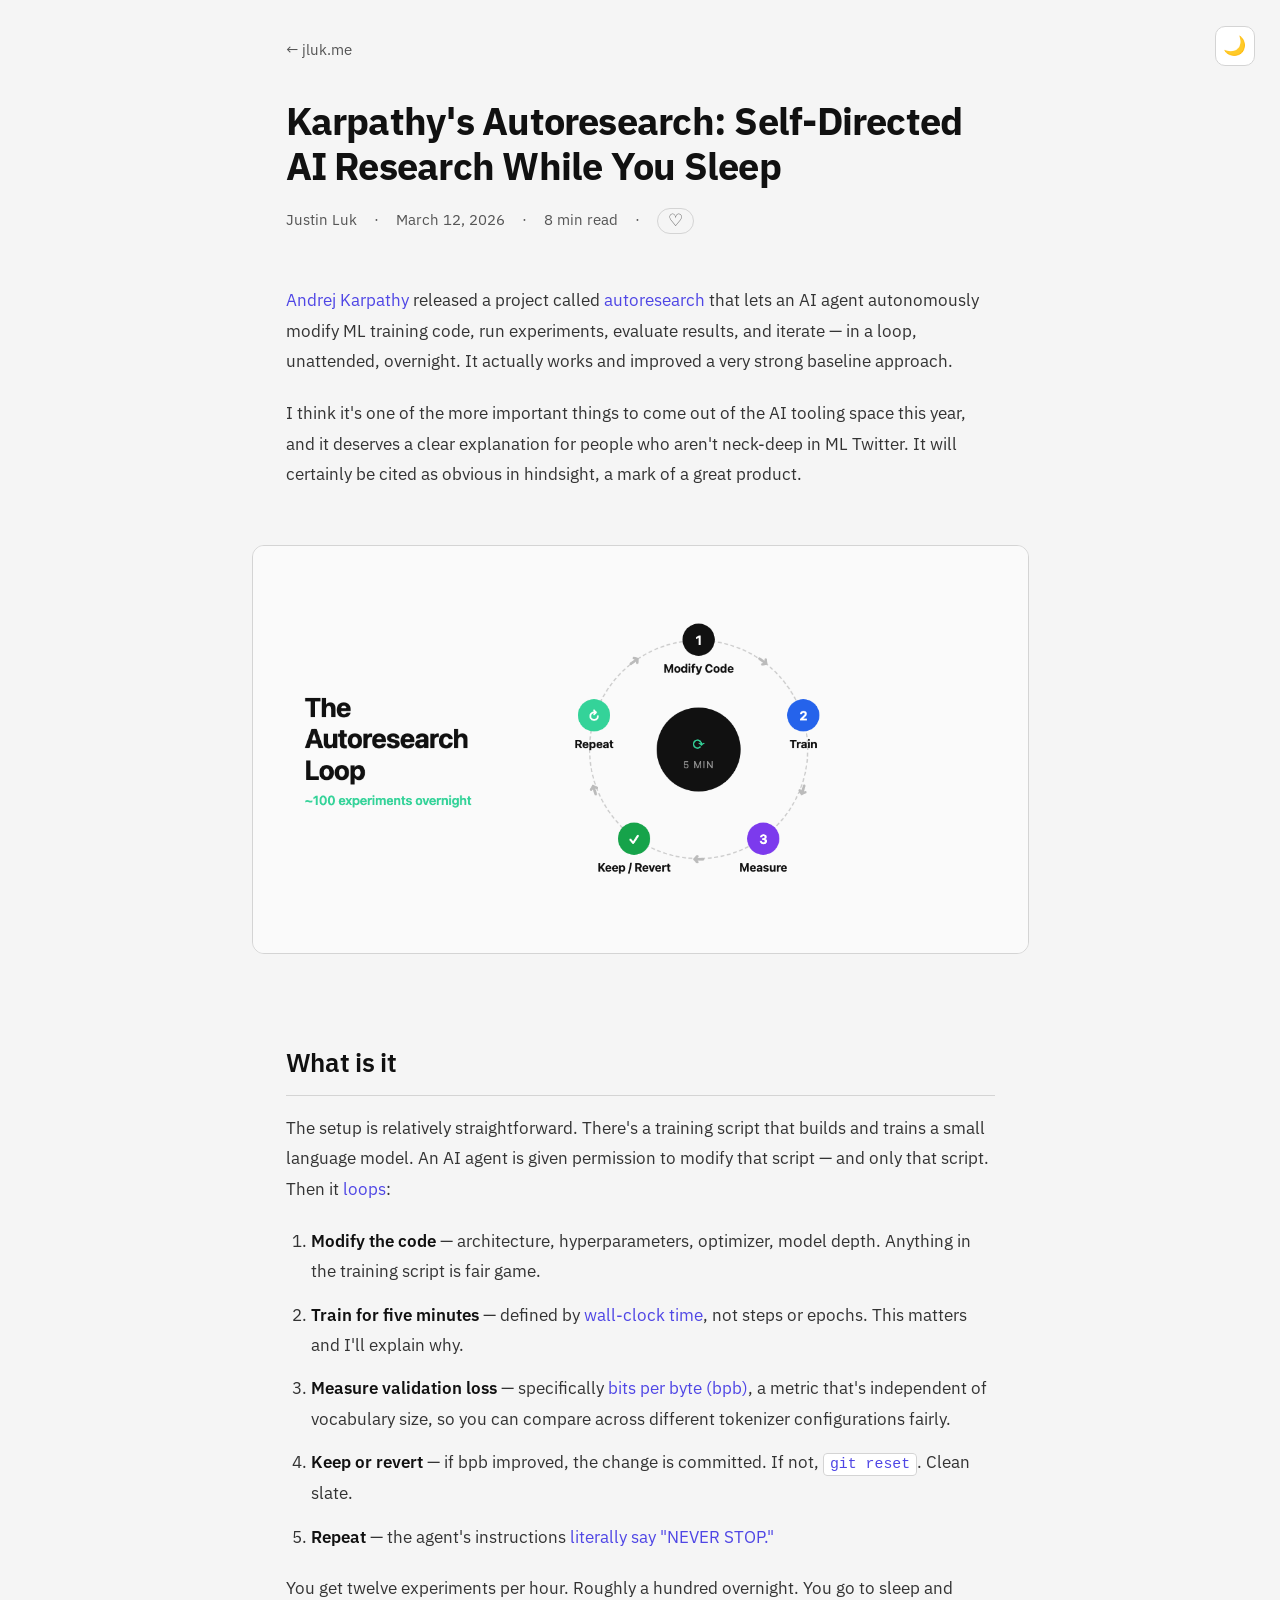
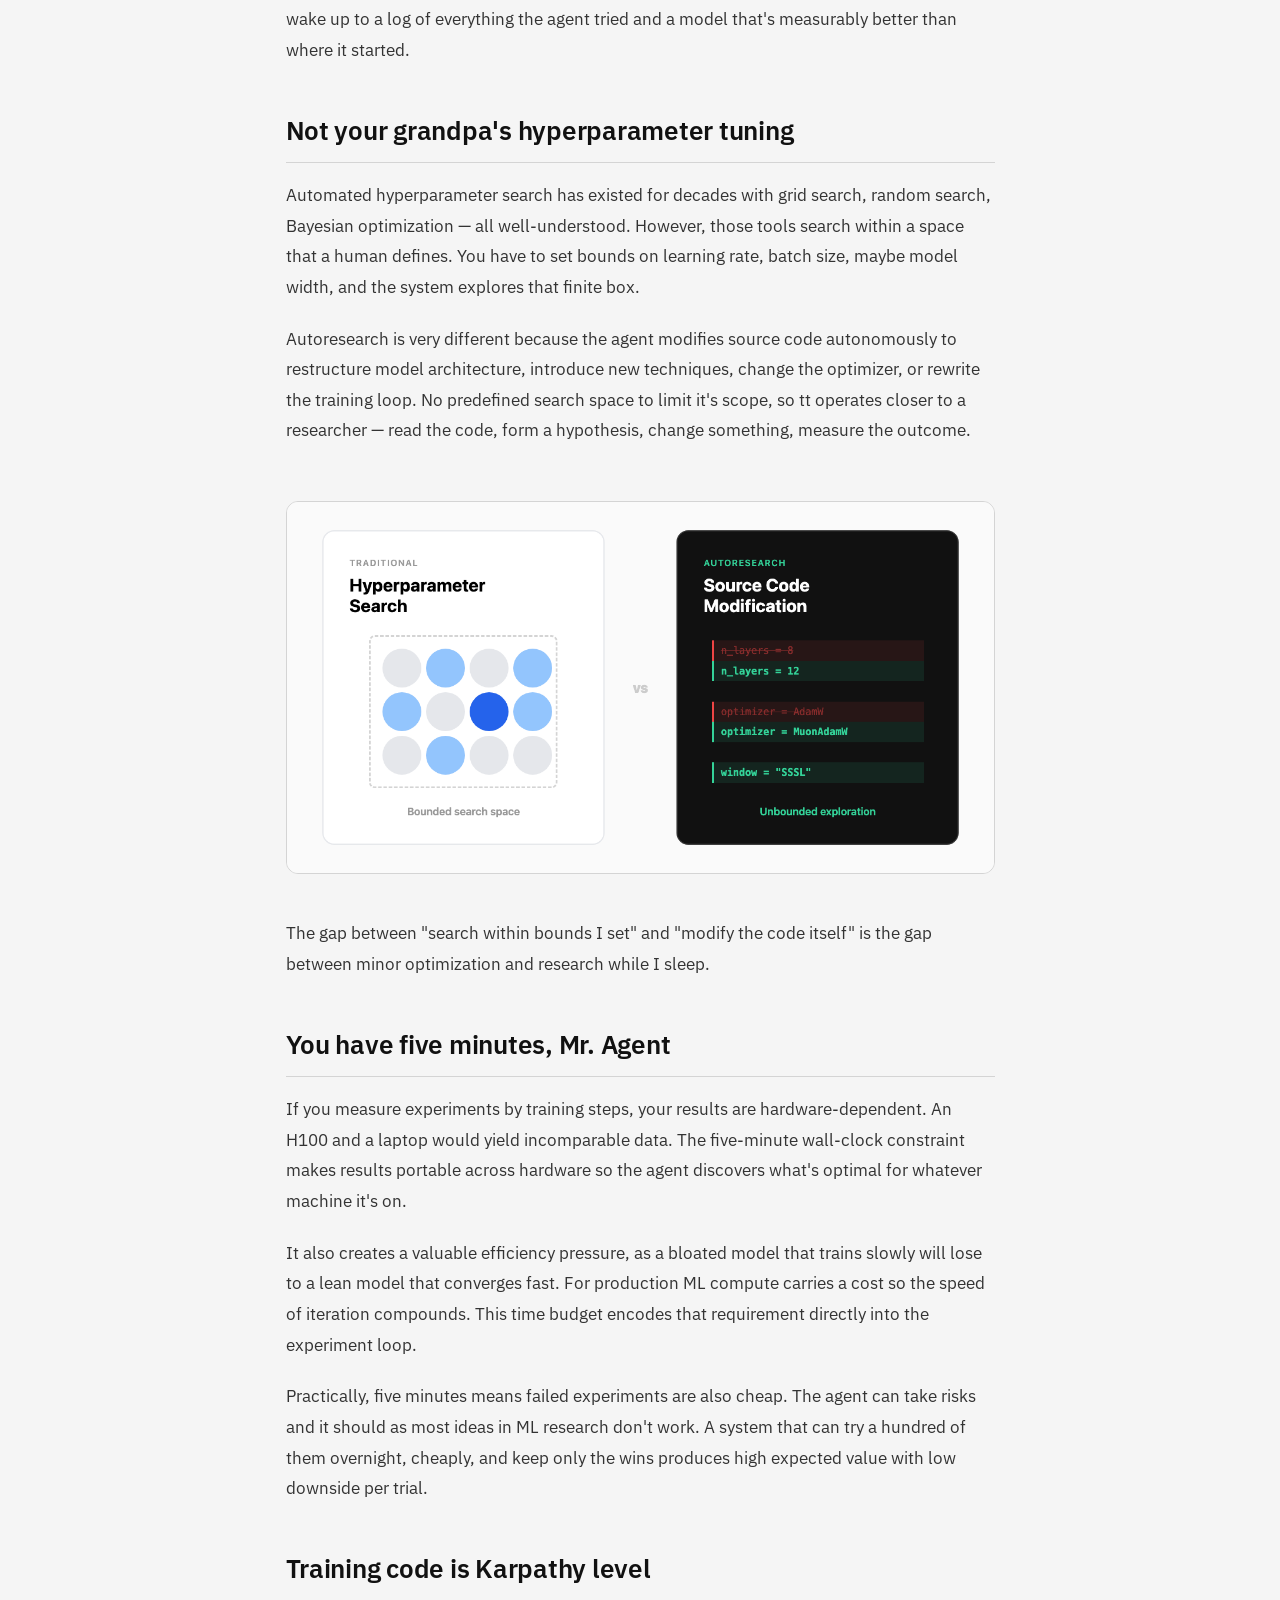
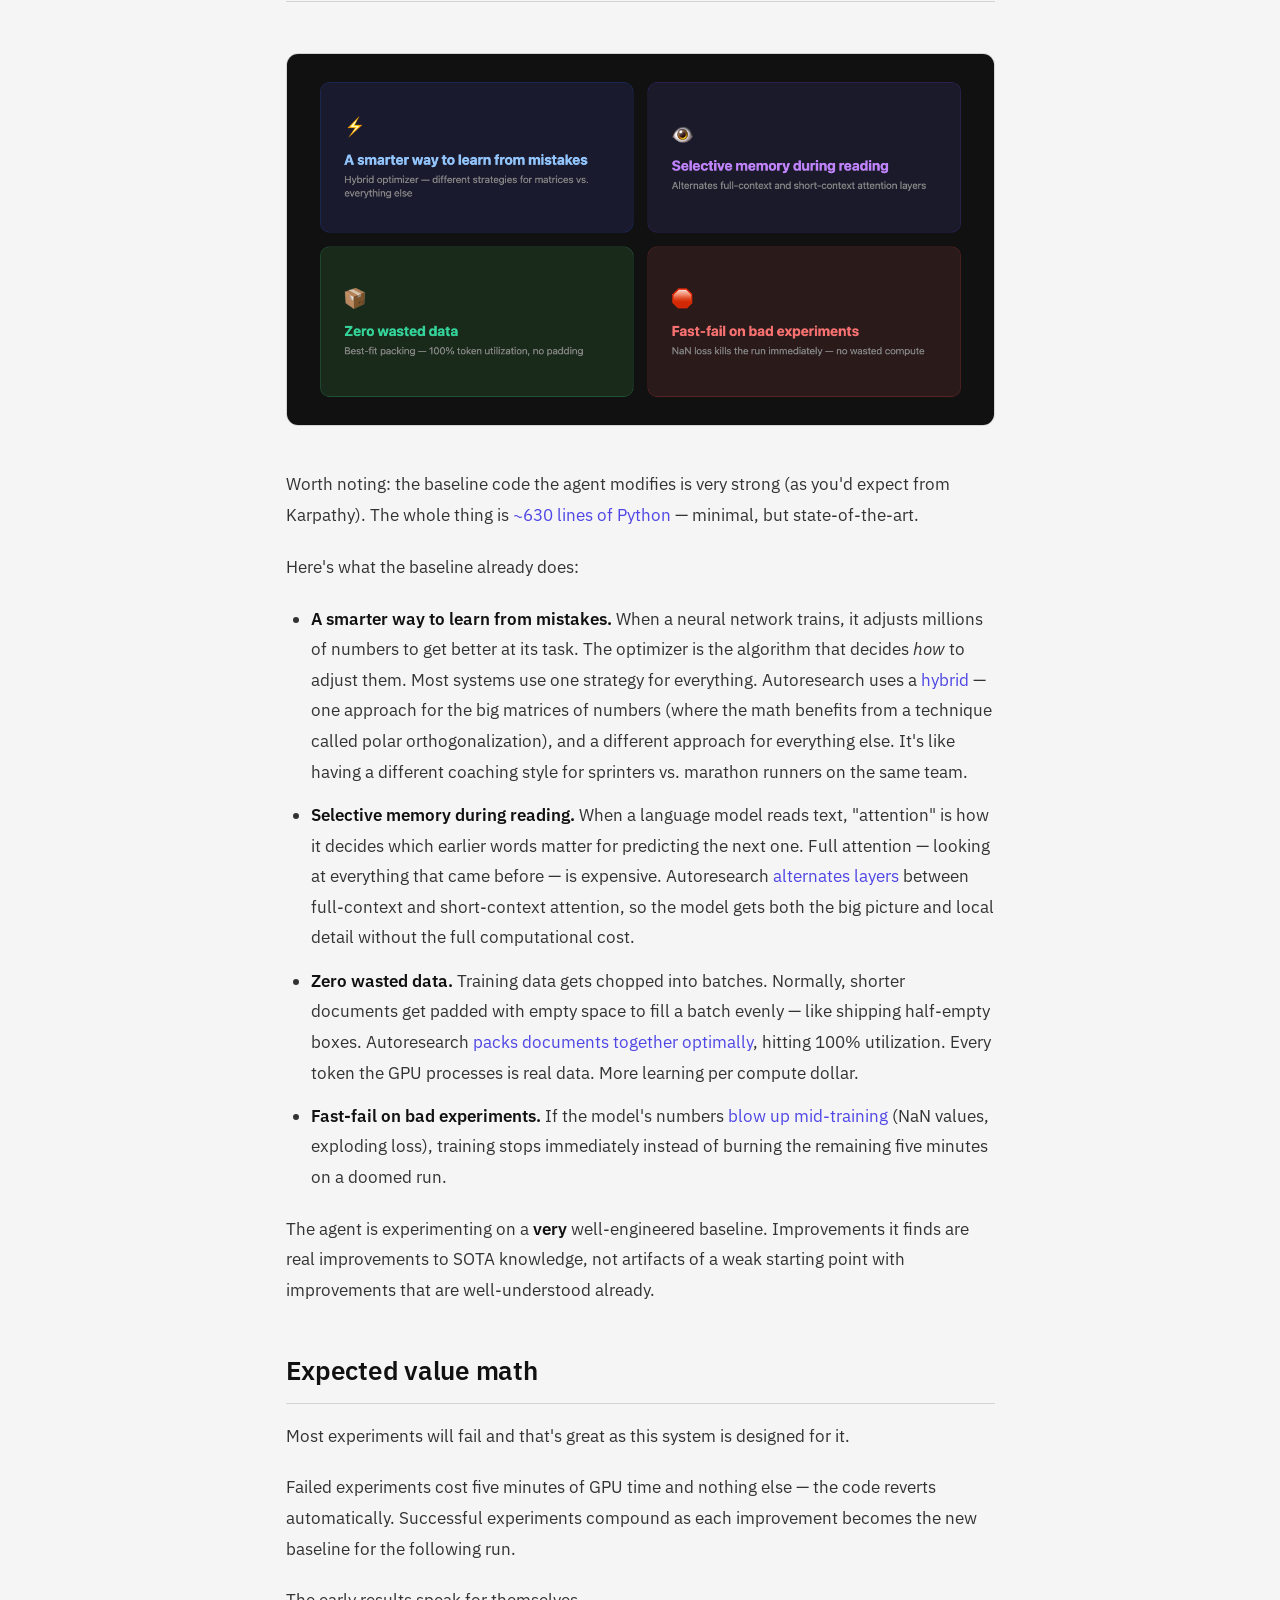
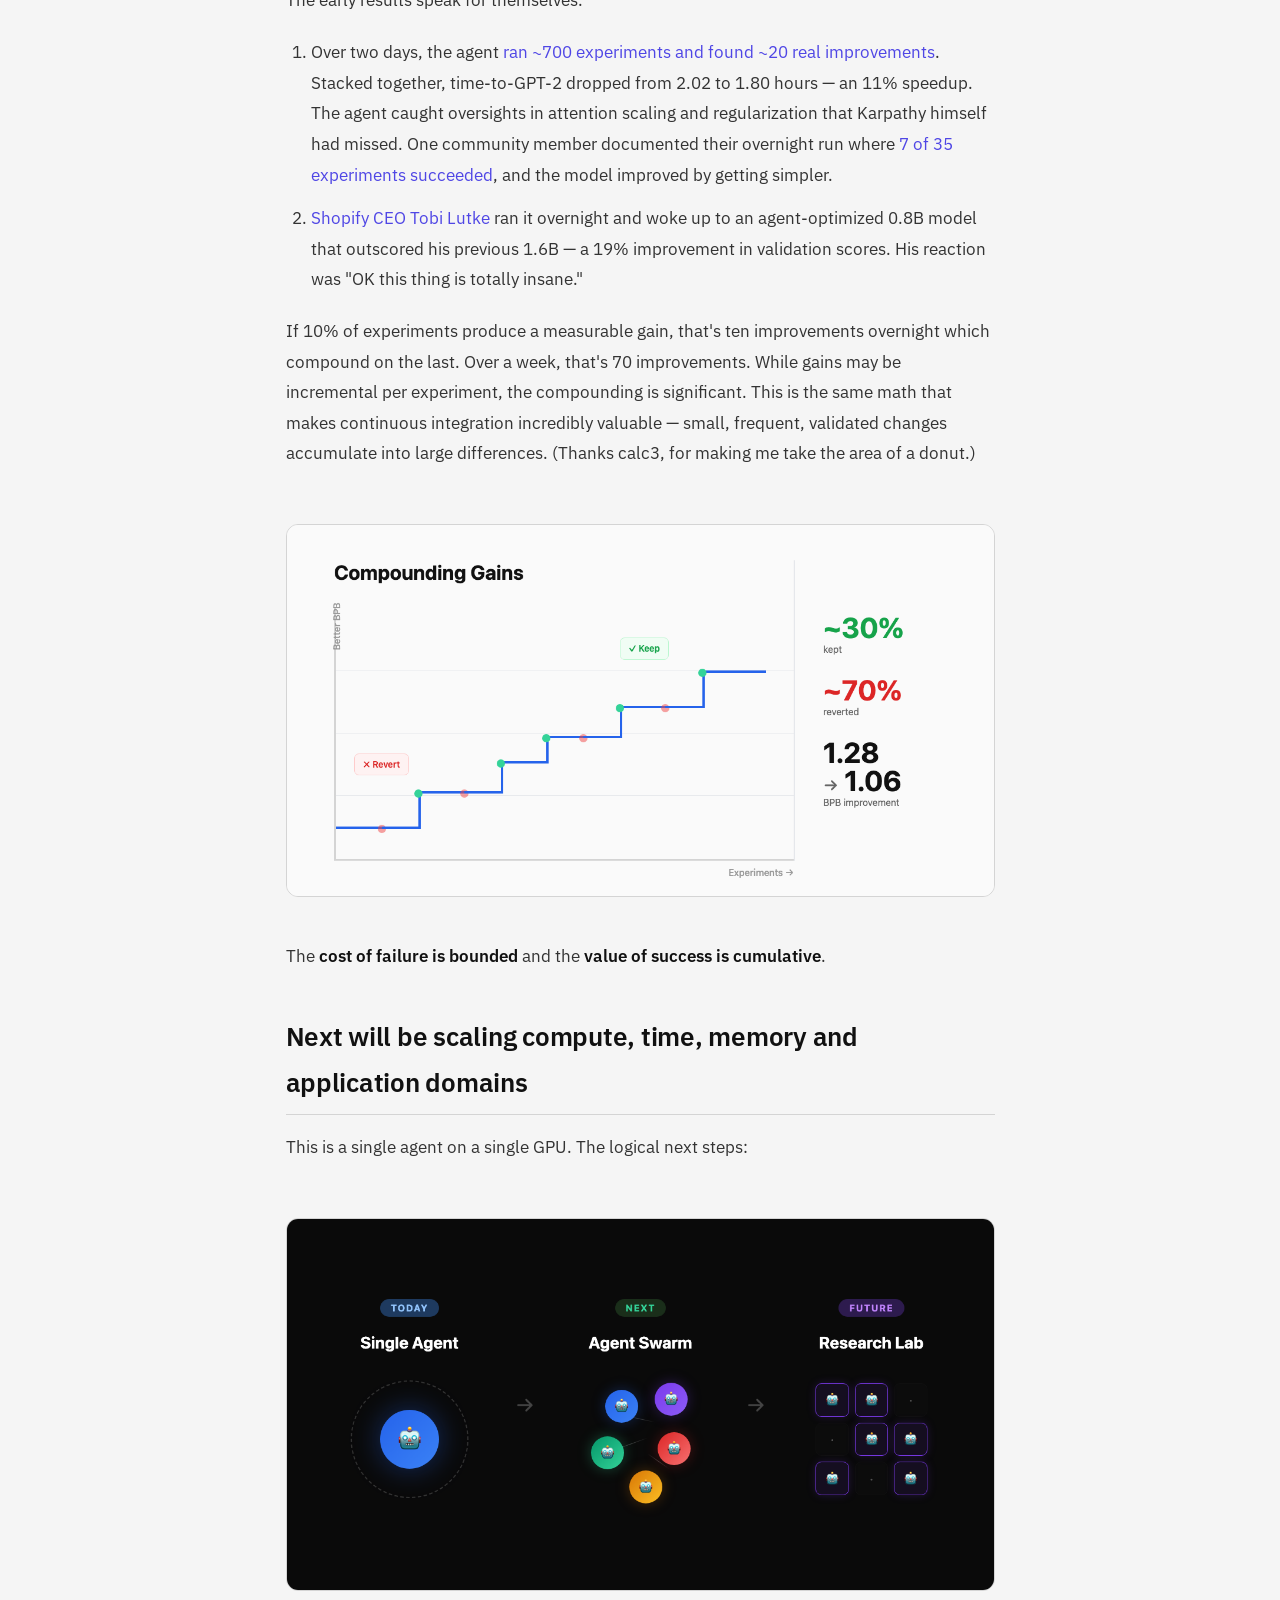
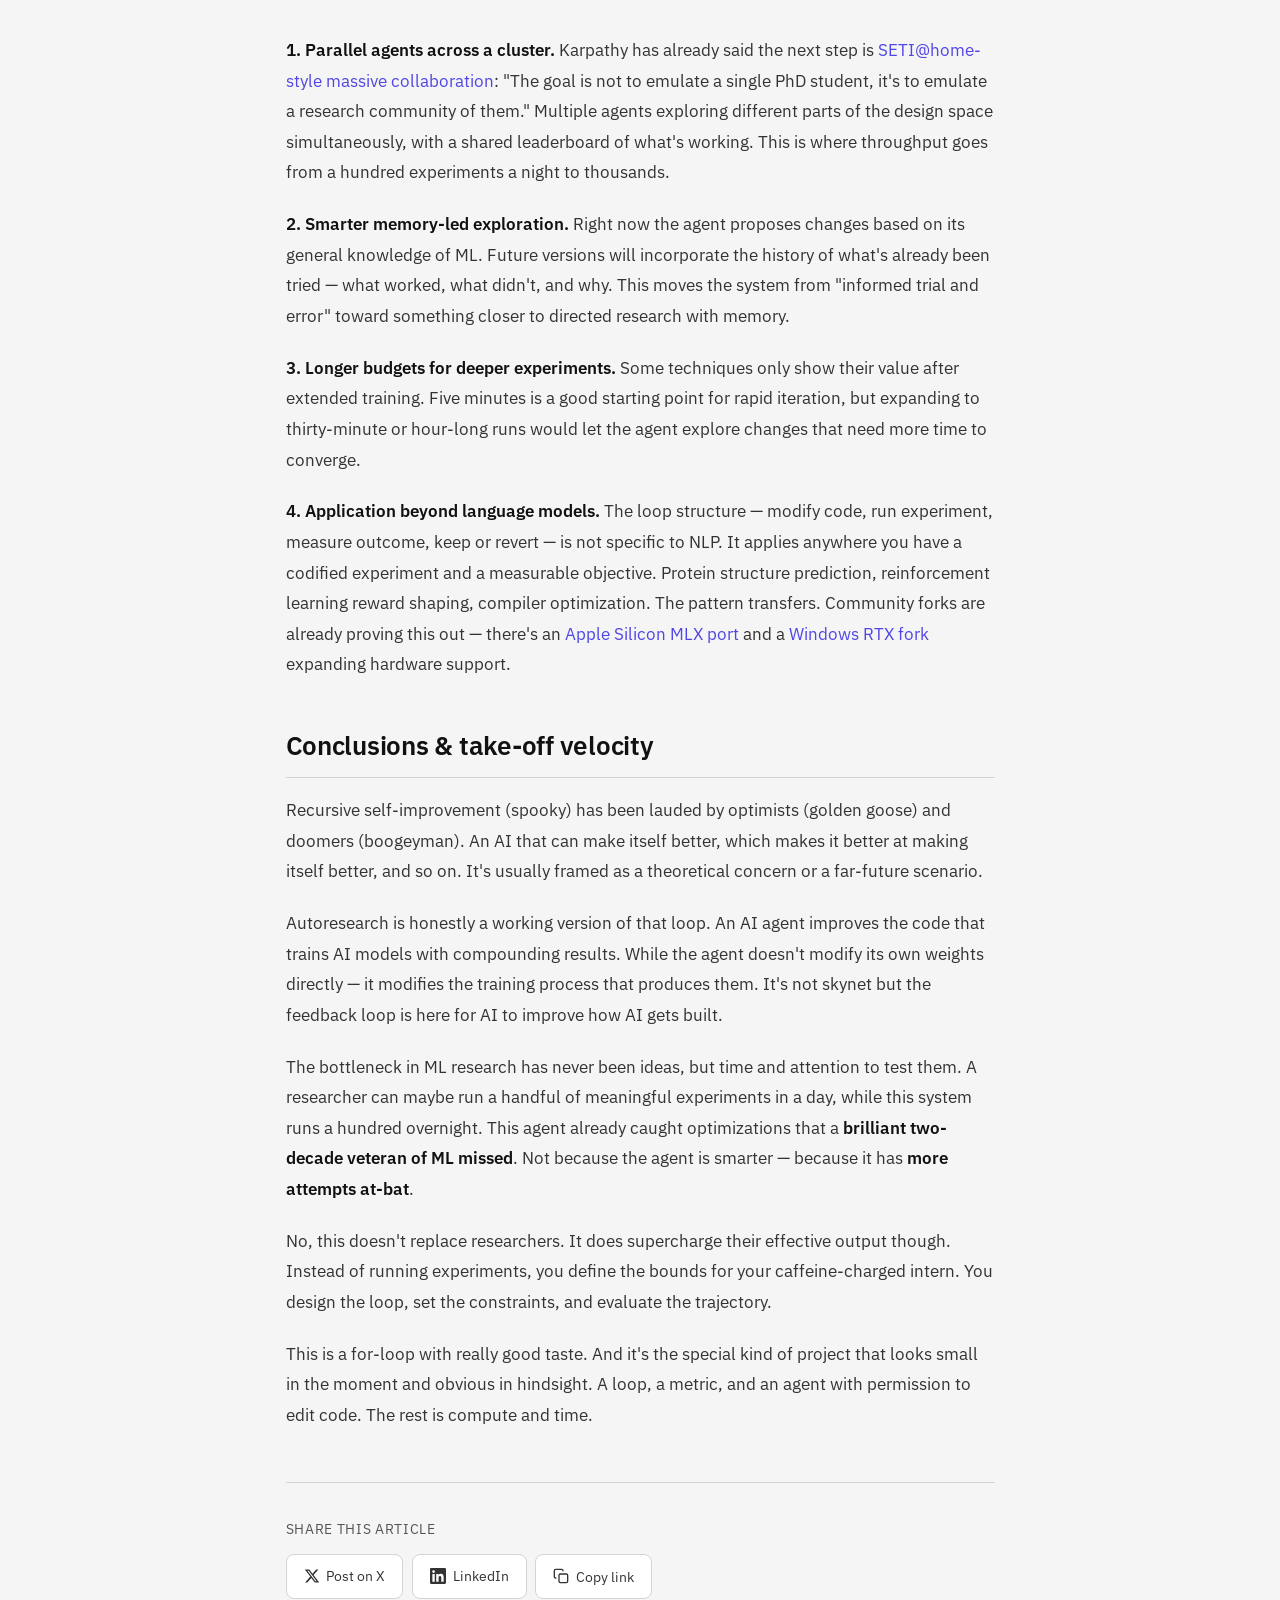
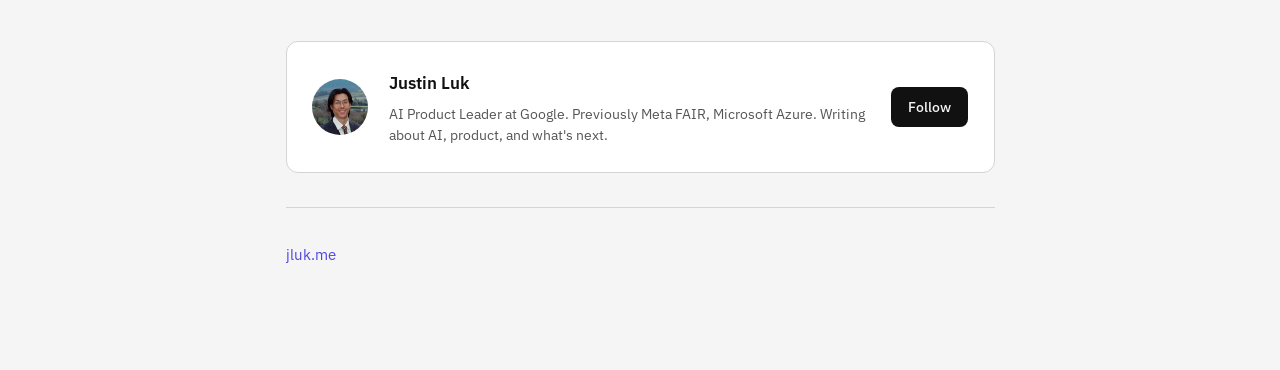
==== commit 9e7ace3a: "Add custom article illustrations: hero loop, comparison, compounding, baseline, and swarm images Co-" ====
--- a/writing/autoresearch/index.html
+++ b/writing/autoresearch/index.html
@@ -409,6 +409,32 @@
             font-weight: 500;
         }
 
+        /* Article images */
+        .article-image {
+            width: 100%;
+            margin: 2rem 0;
+            border-radius: 12px;
+            border: 1px solid var(--border);
+        }
+
+        .article-image-full {
+            width: calc(100% + 4rem);
+            margin-left: -2rem;
+            margin-right: -2rem;
+            border-radius: 12px;
+            border: 1px solid var(--border);
+            margin-top: 2rem;
+            margin-bottom: 2rem;
+        }
+
+        @media (max-width: 600px) {
+            .article-image-full {
+                width: calc(100% + 2rem);
+                margin-left: -1rem;
+                margin-right: -1rem;
+            }
+        }
+
         /* Responsive */
         @media (max-width: 600px) {
             .article-header h1 {
@@ -464,6 +490,8 @@
 
             <p>I think it's one of the more important things to come out of the AI tooling space this year, and it deserves a clear explanation for people who aren't neck-deep in ML Twitter. It will certainly be cited as obvious in hindsight, a mark of a great product.</p>
 
+            <img src="img-hero.png" alt="The Autoresearch Loop — 5 steps: Modify Code, Train 5 min, Measure BPB, Keep or Revert, Repeat" class="article-image-full">
+
             <h2>What is it</h2>
 
             <p>The setup is relatively straightforward. There's a training script that builds and trains a small language model. An AI agent is given permission to modify that script — and only that script. Then it <a href="https://x.com/karpathy/status/2030371219518931079">loops</a>:</p>
@@ -480,23 +508,27 @@
 
             <h2>Not your grandpa's hyperparameter tuning</h2>
 
-            <p>Automated hyperparameter search has existed for decades. Grid search, random search, Bayesian optimization — all well-understood. But those tools search within a space that a human defines. You set bounds on learning rate, batch size, maybe model width, and the system explores that finite box.</p>
-
-            <p>Autoresearch is very different because the agent modifies source code. It can restructure the model architecture, introduce new techniques, change the optimizer, or rewrite the training loop. It's not bounded by a predefined search space. It operates the way a researcher operates — read the code, form a hypothesis, change something, measure the outcome.</p>
-
-            <p>The gap between "search within bounds I set" and "modify the code itself" is the gap between optimization and research.</p>
+            <p>Automated hyperparameter search has existed for decades with grid search, random search, Bayesian optimization — all well-understood. However, those tools search within a space that a human defines. You have to set bounds on learning rate, batch size, maybe model width, and the system explores that finite box.</p>
+
+            <p>Autoresearch is very different because the agent modifies source code autonomously to restructure model architecture, introduce new techniques, change the optimizer, or rewrite the training loop. No predefined search space to limit it's scope, so tt operates closer to a researcher — read the code, form a hypothesis, change something, measure the outcome.</p>
+
+            <img src="img-comparison.png" alt="Traditional hyperparameter search (bounded grid) vs Autoresearch source code modification (unbounded)" class="article-image">
+
+            <p>The gap between "search within bounds I set" and "modify the code itself" is the gap between minor optimization and research while I sleep.</p>
 
             <h2>You have five minutes, Mr. Agent</h2>
 
             <p>If you measure experiments by training steps, your results are hardware-dependent. An H100 and a laptop would yield incomparable data. The five-minute wall-clock constraint makes results portable across hardware so the agent discovers what's optimal for whatever machine it's on.</p>
 
-            <p>It also creates a useful pressure on efficiency. A bloated model that trains slowly will lose to a lean model that converges fast. This is a real constraint in production ML — compute has a cost, and speed of iteration compounds. This time budget encodes that reality directly into the experiment loop.</p>
-
-            <p>And practically: five minutes means failed experiments are quite cheap. The agent can take risks and it should as most ideas in ML research don't work. A system that can try a hundred of them overnight, cheaply, and keep only the wins produces high expected value with low downside per trial.</p>
+            <p>It also creates a valuable efficiency pressure, as a bloated model that trains slowly will lose to a lean model that converges fast. For production ML compute carries a cost so the speed of iteration compounds. This time budget encodes that requirement directly into the experiment loop.</p>
+
+            <p>Practically, five minutes means failed experiments are also cheap. The agent can take risks and it should as most ideas in ML research don't work. A system that can try a hundred of them overnight, cheaply, and keep only the wins produces high expected value with low downside per trial.</p>
 
             <h2>Training code is Karpathy level</h2>
 
-            <p>Worth noting: the code the agent modifies is legit as you'd expect from Karpathy. The whole thing is <a href="https://github.com/karpathy/autoresearch/blob/master/train.py">~630 lines of Python</a> — minimal, but state-of-the-art.</p>
+            <img src="img-baseline.png" alt="The baseline is Karpathy-level: MuonAdamW hybrid optimizer, sliding window attention, best-fit data packing, fast-fail on NaN" class="article-image">
+
+            <p>Worth noting: the baseline code the agent modifies is very strong (as you'd expect from Karpathy). The whole thing is <a href="https://github.com/karpathy/autoresearch/blob/master/train.py">~630 lines of Python</a> — minimal, but state-of-the-art.</p>
 
             <p>Here's what the baseline already does:</p>
 
@@ -524,11 +556,15 @@
 
             <p>If 10% of experiments produce a measurable gain, that's ten improvements overnight which compound on the last. Over a week, that's 70 improvements. While gains may be incremental per experiment, the compounding is significant. This is the same math that makes continuous integration incredibly valuable — small, frequent, validated changes accumulate into large differences. (Thanks calc3, for making me take the area of a donut.)</p>
 
+            <img src="img-compounding.png" alt="Compounding gains over ~100 experiments — ~30% kept, ~70% reverted, BPB improves from 1.28 to 1.06" class="article-image">
+
             <p>The <strong>cost of failure is bounded</strong> and the <strong>value of success is cumulative</strong>.</p>
 
             <h2>Next will be scaling compute, time, memory and application domains</h2>
 
             <p>This is a single agent on a single GPU. The logical next steps:</p>
+
+            <img src="img-swarm.png" alt="Evolution from single agent today, to agent swarm, to autonomous research lab" class="article-image">
 
             <p><strong>1. Parallel agents across a cluster.</strong> Karpathy has already said the next step is <a href="https://x.com/karpathy/status/2030705271627284816">SETI@home-style massive collaboration</a>: "The goal is not to emulate a single PhD student, it's to emulate a research community of them." Multiple agents exploring different parts of the design space simultaneously, with a shared leaderboard of what's working. This is where throughput goes from a hundred experiments a night to thousands.</p>
 
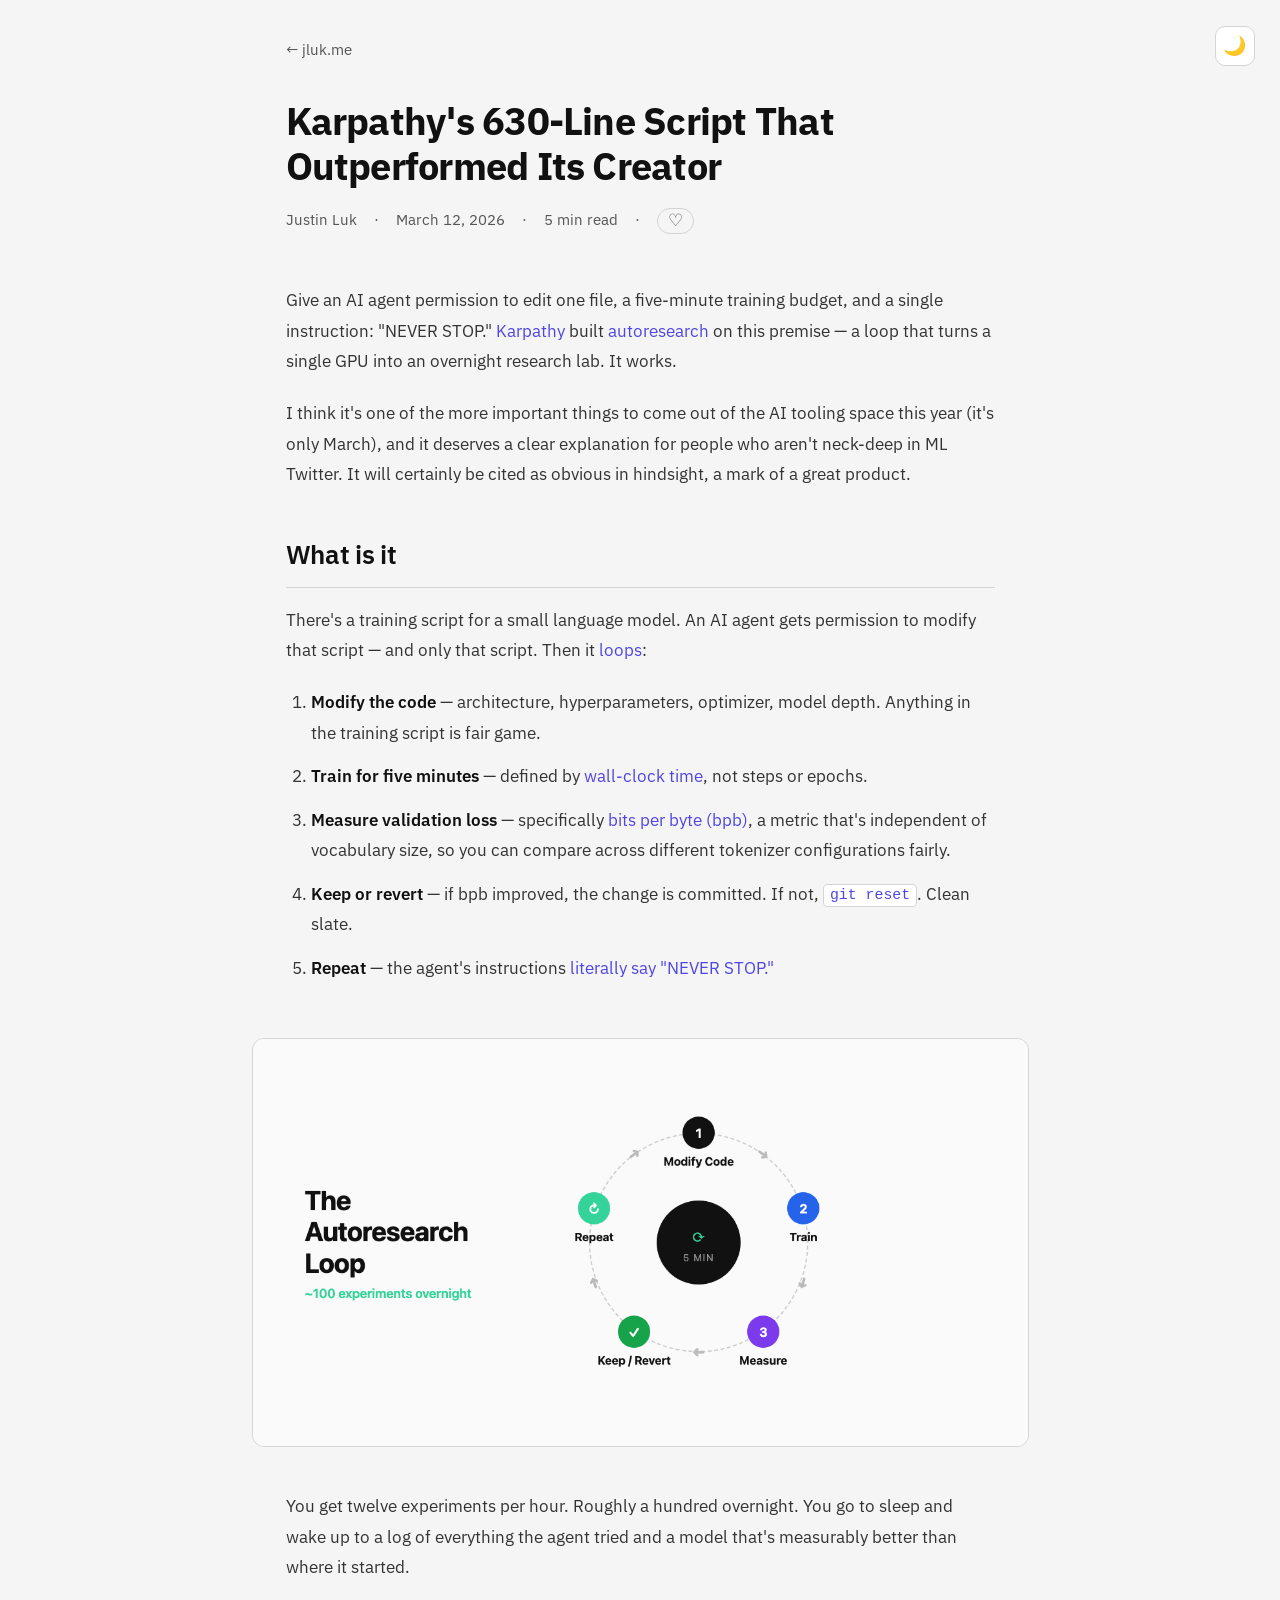
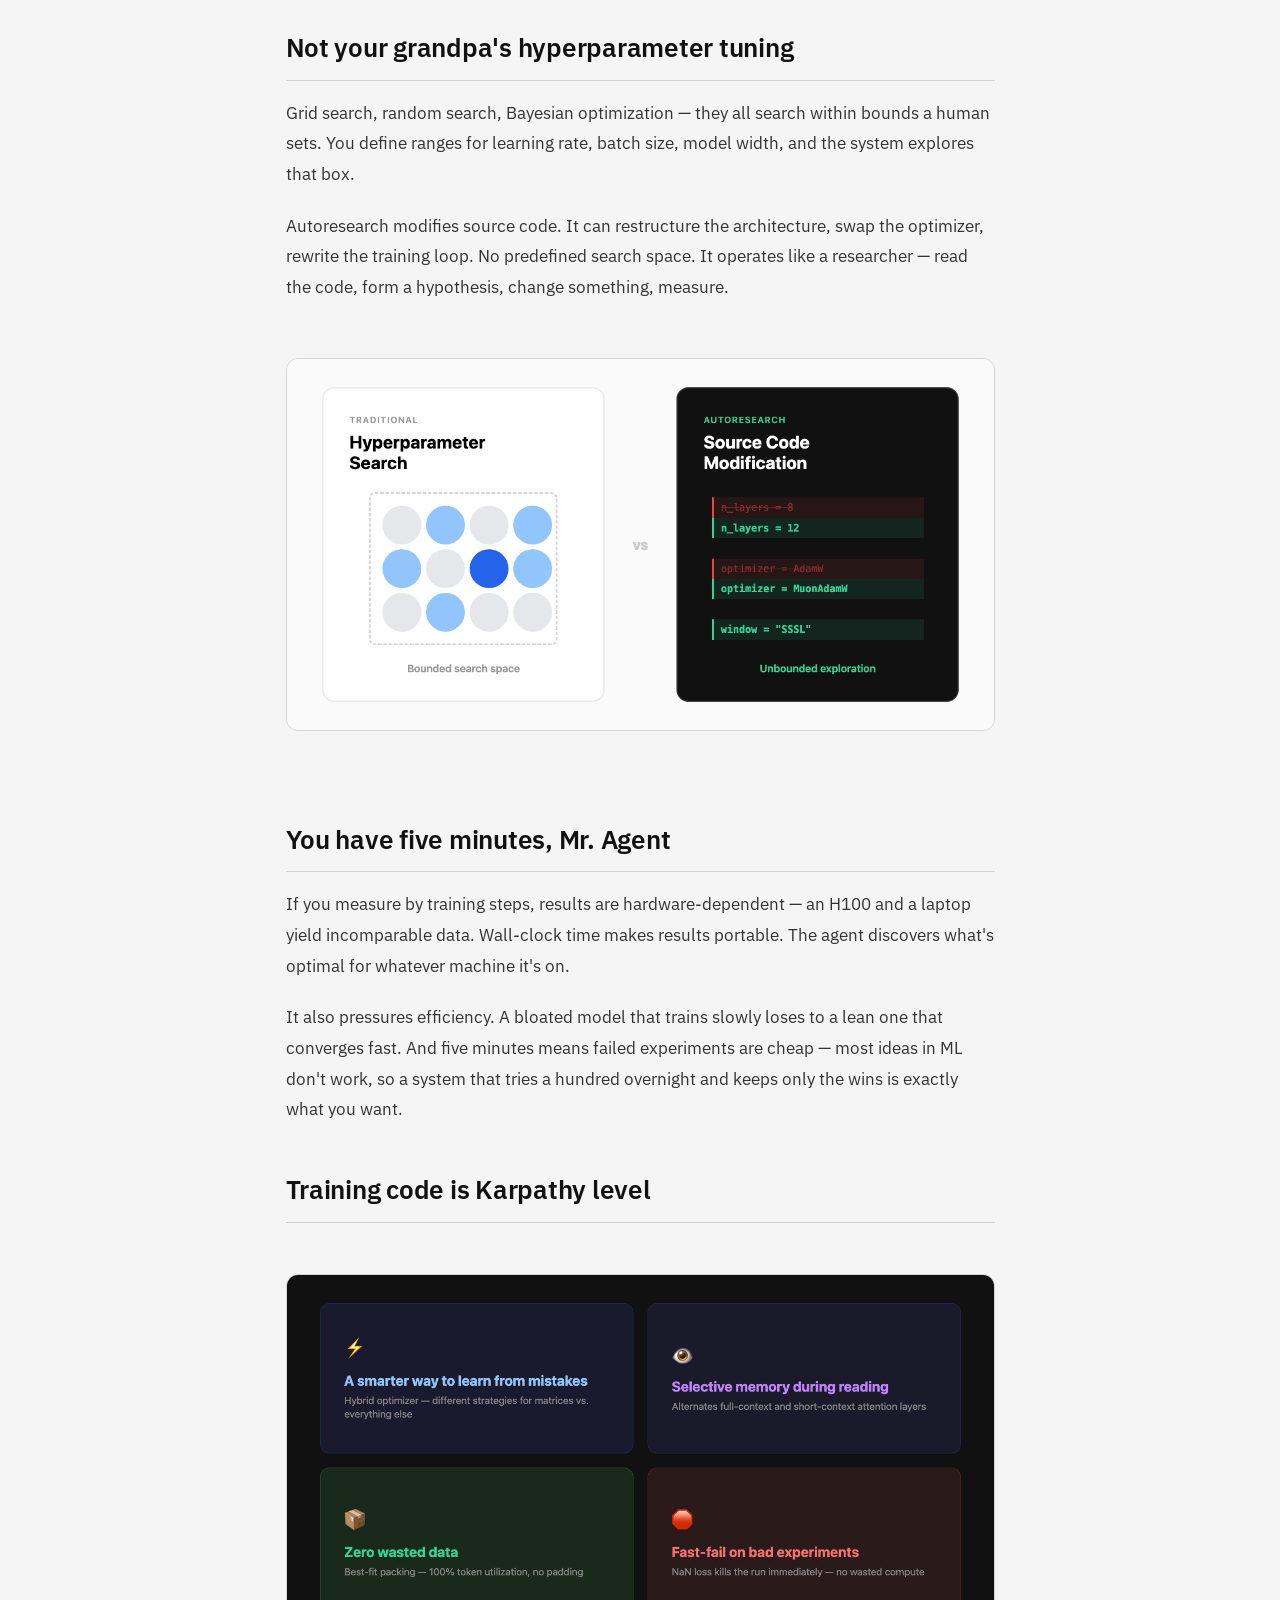
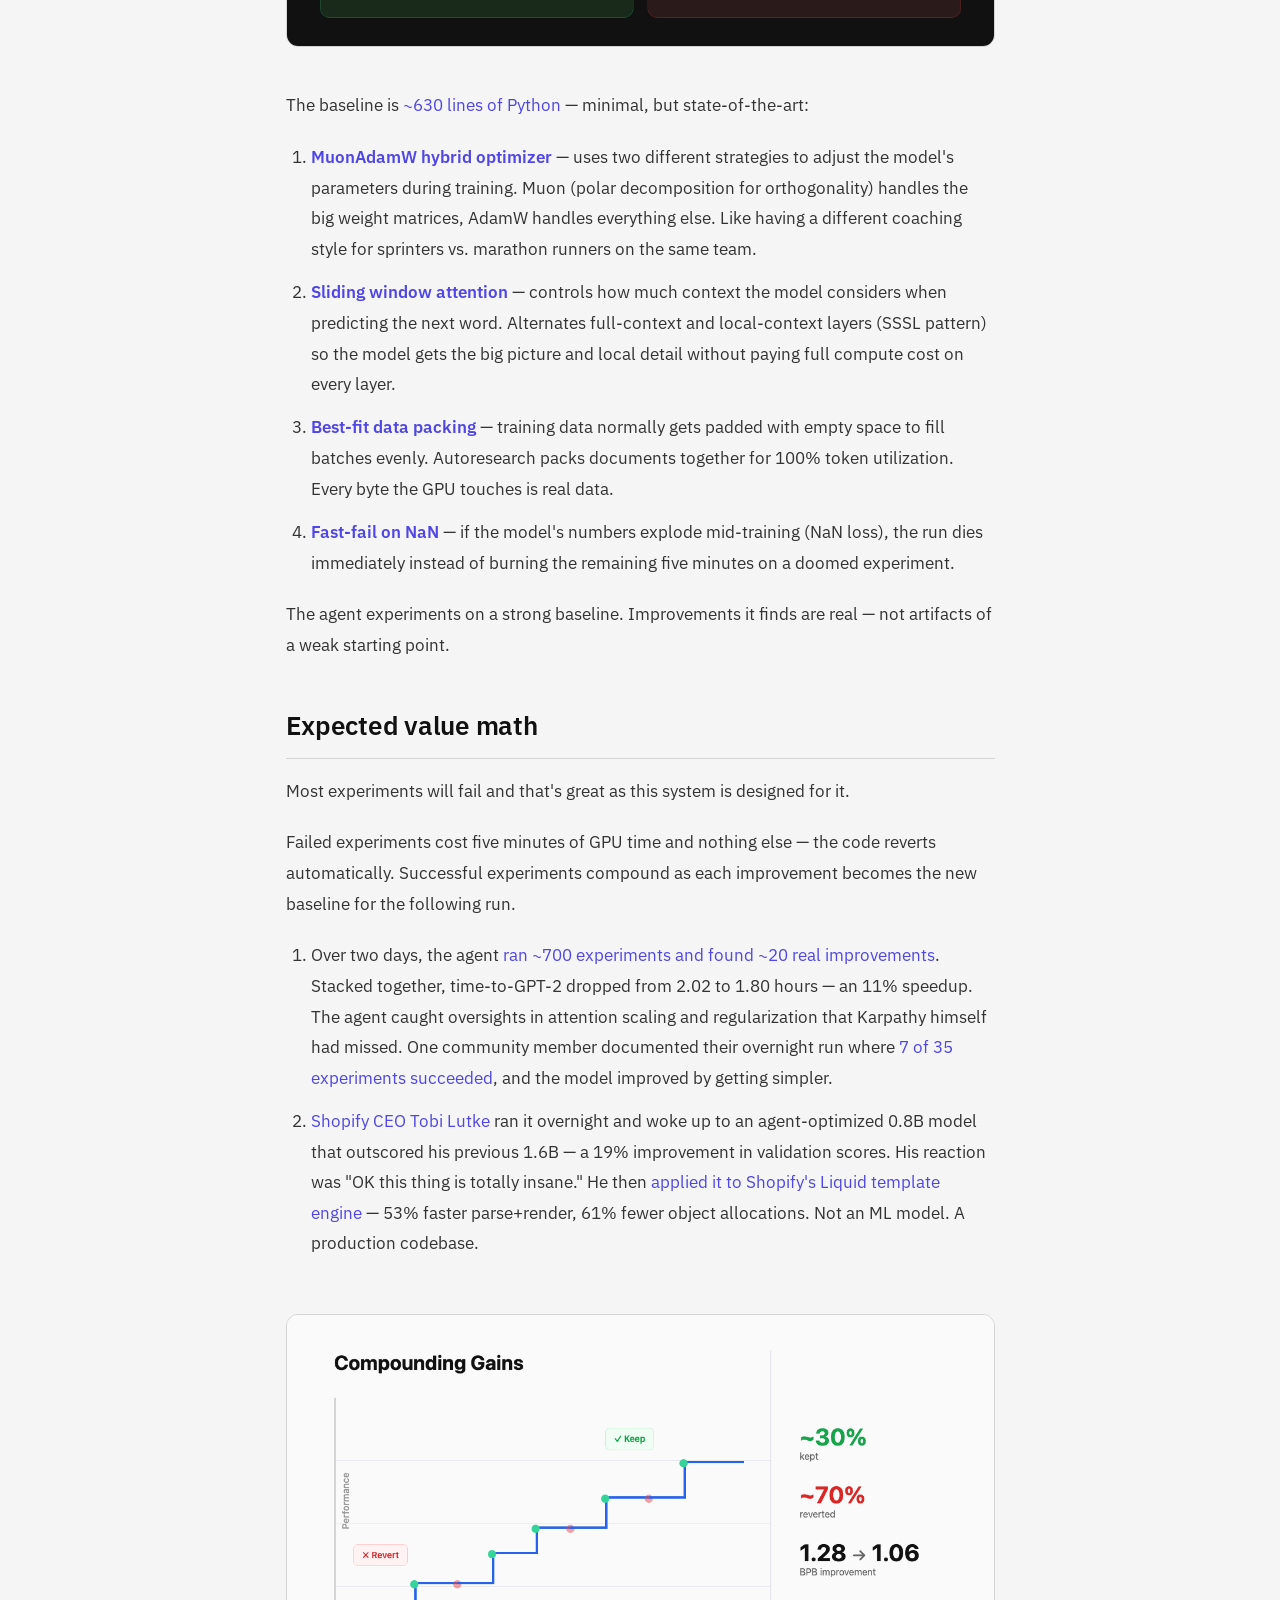
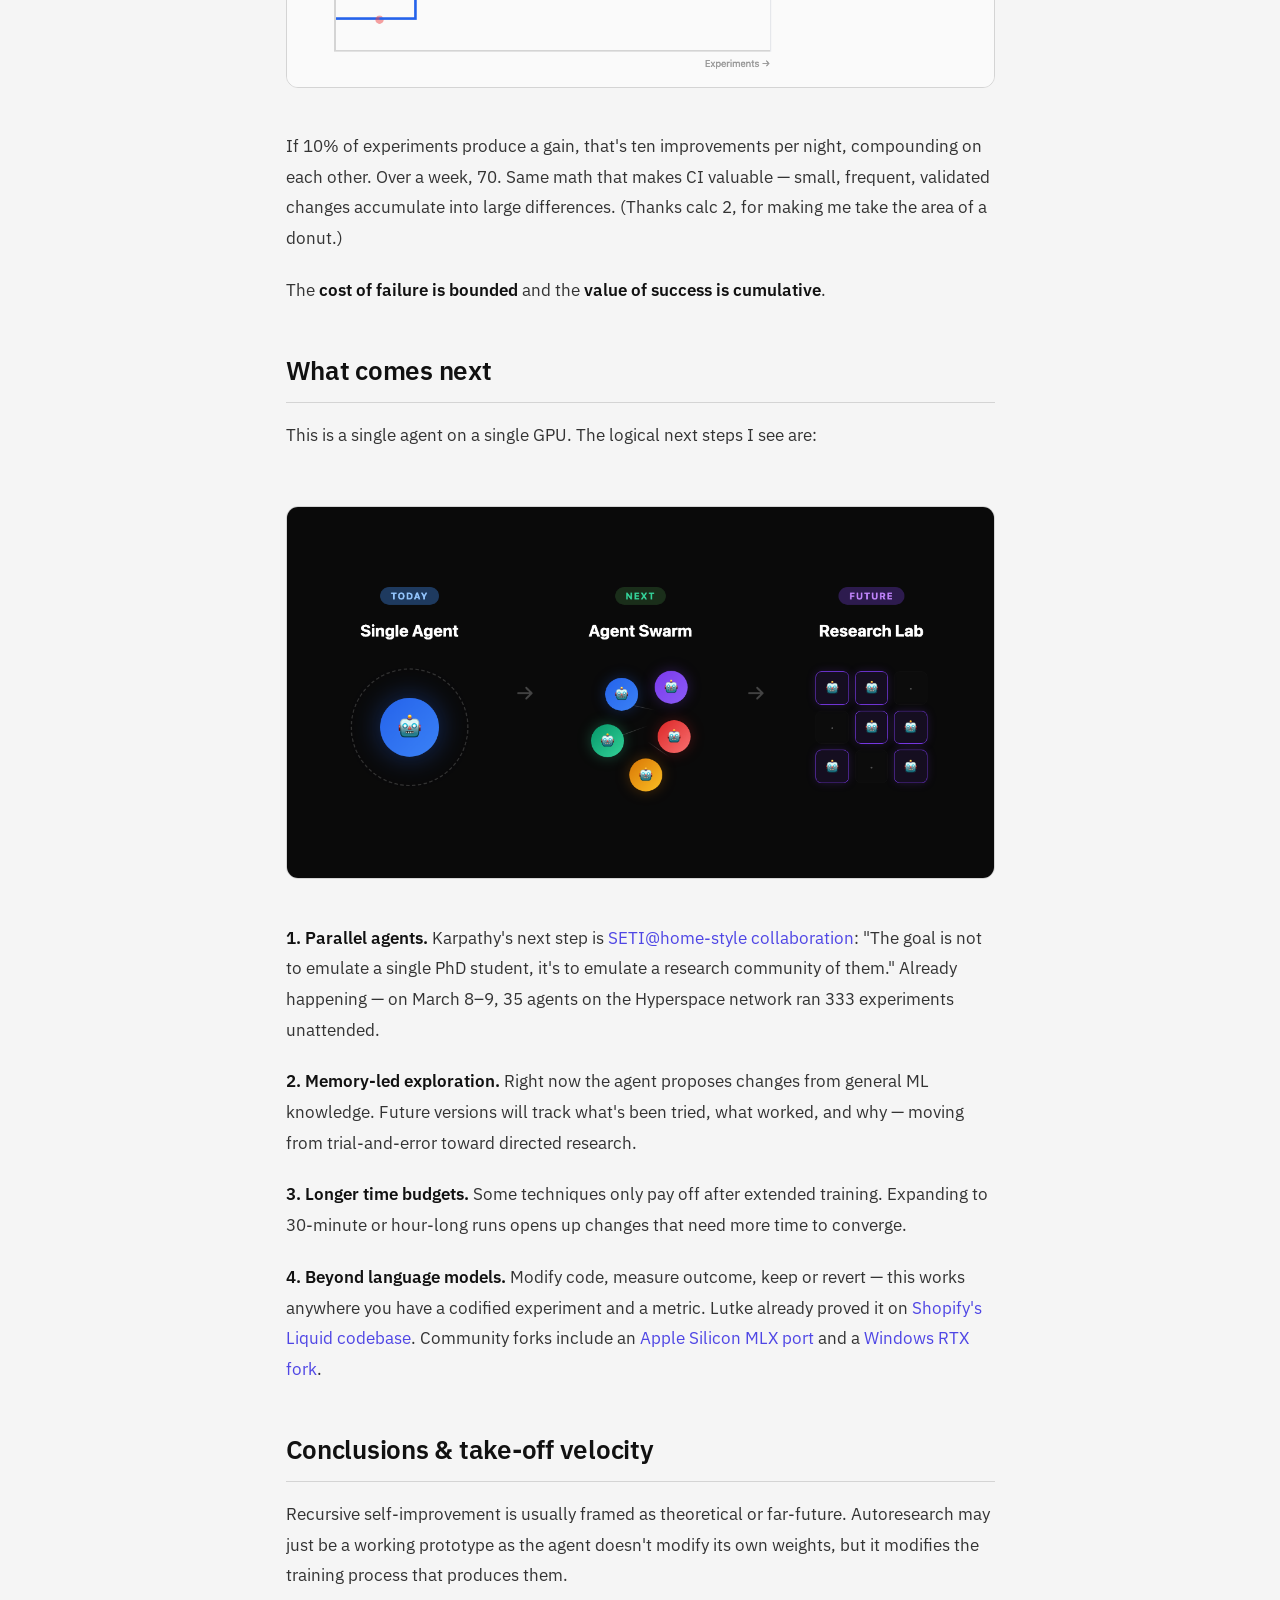
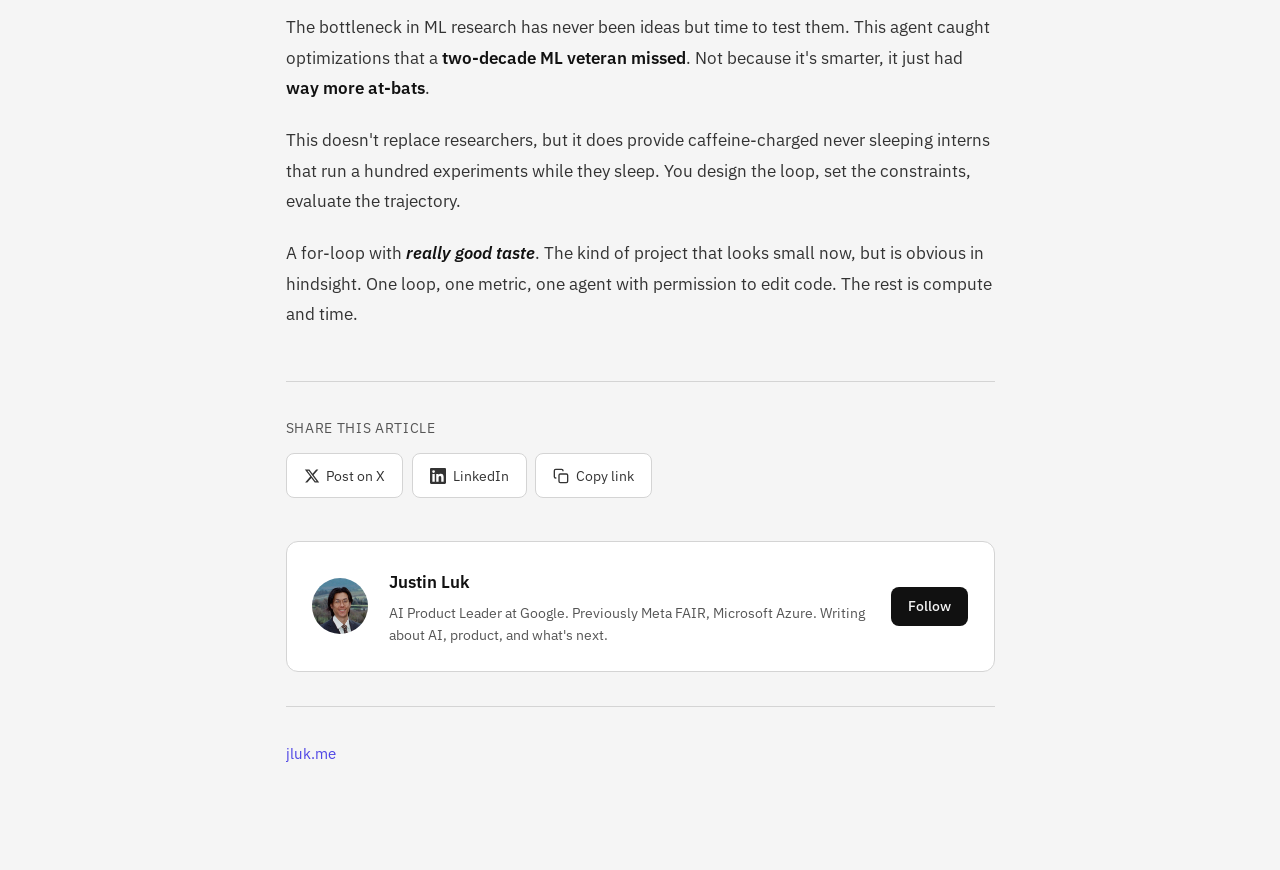
==== commit 4b89cc96: "Tighten article copy, fix typos, pin GitHub links, update title and images Co-Authored-By: Claude Op" ====
--- a/writing/autoresearch/index.html
+++ b/writing/autoresearch/index.html
@@ -3,11 +3,11 @@
 <head>
     <meta charset="UTF-8">
     <meta name="viewport" content="width=device-width, initial-scale=1.0">
-    <title>Karpathy's Autoresearch: Self-Directed AI Research While You Sleep | Justin Luk</title>
+    <title>Karpathy's 630-Line Script That Outperformed Its Creator | Justin Luk</title>
     <meta name="description" content="A clear explanation of Karpathy's autoresearch project — what it does, why it matters, and what comes next for self-improving AI research loops.">
     <link rel="canonical" href="https://jluk.me/writing/autoresearch/">
     <!-- Open Graph -->
-    <meta property="og:title" content="Karpathy's Autoresearch: Self-Directed AI Research While You Sleep">
+    <meta property="og:title" content="Karpathy's 630-Line Script That Outperformed Its Creator">
     <meta property="og:description" content="A clear explanation of Karpathy's autoresearch project — what it does, why it matters, and what comes next for self-improving AI research loops.">
     <meta property="og:type" content="article">
     <meta property="og:url" content="https://jluk.me/writing/autoresearch/">
@@ -15,7 +15,7 @@
     <meta property="article:author" content="Justin Luk">
     <meta property="article:published_time" content="2026-03-12">
     <meta name="twitter:card" content="summary_large_image">
-    <meta name="twitter:title" content="Karpathy's Autoresearch: Self-Directed AI Research While You Sleep">
+    <meta name="twitter:title" content="Karpathy's 630-Line Script That Outperformed Its Creator">
     <meta name="twitter:description" content="A clear explanation of Karpathy's autoresearch — what it does, why it matters, and what comes next.">
     <meta name="twitter:image" content="https://jluk.me/writing/autoresearch/og-image.png">
     <meta name="twitter:creator" content="@whosjluk">
@@ -30,7 +30,7 @@
     {
         "@context": "https://schema.org",
         "@type": "Article",
-        "headline": "Karpathy's Autoresearch: Self-Directed AI Research While You Sleep",
+        "headline": "Karpathy's 630-Line Script That Outperformed Its Creator",
         "author": {
             "@type": "Person",
             "name": "Justin Luk",
@@ -471,13 +471,13 @@
 
     <article class="article-container">
         <header class="article-header">
-            <h1>Karpathy's Autoresearch: Self-Directed AI Research While You Sleep</h1>
+            <h1>Karpathy's 630-Line Script That Outperformed Its Creator</h1>
             <div class="article-meta">
                 <span>Justin Luk</span>
                 <span>&middot;</span>
                 <span>March 12, 2026</span>
                 <span>&middot;</span>
-                <span>8 min read</span>
+                <span>5 min read</span>
                 <span>&middot;</span>
                 <button class="like-btn" onclick="toggleLike()" aria-label="Like this article">
                     <span class="like-heart">♡</span>
@@ -486,105 +486,95 @@
         </header>
 
         <div class="article-content">
-            <p><a href="https://x.com/karpathy">Andrej Karpathy</a> released a project called <a href="https://github.com/karpathy/autoresearch">autoresearch</a> that lets an AI agent autonomously modify ML training code, run experiments, evaluate results, and iterate — in a loop, unattended, overnight. It actually works and improved a very strong baseline approach.</p>
-
-            <p>I think it's one of the more important things to come out of the AI tooling space this year, and it deserves a clear explanation for people who aren't neck-deep in ML Twitter. It will certainly be cited as obvious in hindsight, a mark of a great product.</p>
-
-            <img src="img-hero.png" alt="The Autoresearch Loop — 5 steps: Modify Code, Train 5 min, Measure BPB, Keep or Revert, Repeat" class="article-image-full">
+            <p>Give an AI agent permission to edit one file, a five-minute training budget, and a single instruction: "NEVER STOP." <a href="https://x.com/karpathy">Karpathy</a> built <a href="https://github.com/karpathy/autoresearch">autoresearch</a> on this premise — a loop that turns a single GPU into an overnight research lab. It works.</p>
+
+            <p>I think it's one of the more important things to come out of the AI tooling space this year (it's only March), and it deserves a clear explanation for people who aren't neck-deep in ML Twitter. It will certainly be cited as obvious in hindsight, a mark of a great product.</p>
 
             <h2>What is it</h2>
 
-            <p>The setup is relatively straightforward. There's a training script that builds and trains a small language model. An AI agent is given permission to modify that script — and only that script. Then it <a href="https://x.com/karpathy/status/2030371219518931079">loops</a>:</p>
+            <p>There's a training script for a small language model. An AI agent gets permission to modify that script — and only that script. Then it <a href="https://x.com/karpathy/status/2030371219518931079">loops</a>:</p>
 
             <ol>
                 <li><strong>Modify the code</strong> — architecture, hyperparameters, optimizer, model depth. Anything in the training script is fair game.</li>
-                <li><strong>Train for five minutes</strong> — defined by <a href="https://github.com/karpathy/autoresearch/blob/master/prepare.py#L31">wall-clock time</a>, not steps or epochs. This matters and I'll explain why.</li>
-                <li><strong>Measure validation loss</strong> — specifically <a href="https://github.com/karpathy/autoresearch/blob/master/prepare.py#L344-L350">bits per byte (bpb)</a>, a metric that's independent of vocabulary size, so you can compare across different tokenizer configurations fairly.</li>
-                <li><strong>Keep or revert</strong> — if bpb improved, the change is committed. If not, <a href="https://github.com/karpathy/autoresearch/blob/master/program.md#L104"><code>git reset</code></a>. Clean slate.</li>
-                <li><strong>Repeat</strong> — the agent's instructions <a href="https://github.com/karpathy/autoresearch/blob/master/program.md#L112">literally say "NEVER STOP."</a></li>
+                <li><strong>Train for five minutes</strong> — defined by <a href="https://github.com/karpathy/autoresearch/blob/c2450add72cc80317be1fe8111974b892da10944/prepare.py#L31">wall-clock time</a>, not steps or epochs.</li>
+                <li><strong>Measure validation loss</strong> — specifically <a href="https://github.com/karpathy/autoresearch/blob/c2450add72cc80317be1fe8111974b892da10944/prepare.py#L344-L350">bits per byte (bpb)</a>, a metric that's independent of vocabulary size, so you can compare across different tokenizer configurations fairly.</li>
+                <li><strong>Keep or revert</strong> — if bpb improved, the change is committed. If not, <a href="https://github.com/karpathy/autoresearch/blob/c2450add72cc80317be1fe8111974b892da10944/program.md#L104"><code>git reset</code></a>. Clean slate.</li>
+                <li><strong>Repeat</strong> — the agent's instructions <a href="https://github.com/karpathy/autoresearch/blob/c2450add72cc80317be1fe8111974b892da10944/program.md#L112">literally say "NEVER STOP."</a></li>
             </ol>
 
+            <img src="img-hero.png" alt="The Autoresearch Loop — 5 steps: Modify Code, Train 5 min, Measure BPB, Keep or Revert, Repeat" class="article-image-full">
+
             <p>You get twelve experiments per hour. Roughly a hundred overnight. You go to sleep and wake up to a log of everything the agent tried and a model that's measurably better than where it started.</p>
 
             <h2>Not your grandpa's hyperparameter tuning</h2>
 
-            <p>Automated hyperparameter search has existed for decades with grid search, random search, Bayesian optimization — all well-understood. However, those tools search within a space that a human defines. You have to set bounds on learning rate, batch size, maybe model width, and the system explores that finite box.</p>
-
-            <p>Autoresearch is very different because the agent modifies source code autonomously to restructure model architecture, introduce new techniques, change the optimizer, or rewrite the training loop. No predefined search space to limit it's scope, so tt operates closer to a researcher — read the code, form a hypothesis, change something, measure the outcome.</p>
+            <p>Grid search, random search, Bayesian optimization — they all search within bounds a human sets. You define ranges for learning rate, batch size, model width, and the system explores that box.</p>
+
+            <p>Autoresearch modifies source code. It can restructure the architecture, swap the optimizer, rewrite the training loop. No predefined search space. It operates like a researcher — read the code, form a hypothesis, change something, measure.</p>
 
             <img src="img-comparison.png" alt="Traditional hyperparameter search (bounded grid) vs Autoresearch source code modification (unbounded)" class="article-image">
 
-            <p>The gap between "search within bounds I set" and "modify the code itself" is the gap between minor optimization and research while I sleep.</p>
-
             <h2>You have five minutes, Mr. Agent</h2>
 
-            <p>If you measure experiments by training steps, your results are hardware-dependent. An H100 and a laptop would yield incomparable data. The five-minute wall-clock constraint makes results portable across hardware so the agent discovers what's optimal for whatever machine it's on.</p>
-
-            <p>It also creates a valuable efficiency pressure, as a bloated model that trains slowly will lose to a lean model that converges fast. For production ML compute carries a cost so the speed of iteration compounds. This time budget encodes that requirement directly into the experiment loop.</p>
-
-            <p>Practically, five minutes means failed experiments are also cheap. The agent can take risks and it should as most ideas in ML research don't work. A system that can try a hundred of them overnight, cheaply, and keep only the wins produces high expected value with low downside per trial.</p>
+            <p>If you measure by training steps, results are hardware-dependent — an H100 and a laptop yield incomparable data. Wall-clock time makes results portable. The agent discovers what's optimal for whatever machine it's on.</p>
+
+            <p>It also pressures efficiency. A bloated model that trains slowly loses to a lean one that converges fast. And five minutes means failed experiments are cheap — most ideas in ML don't work, so a system that tries a hundred overnight and keeps only the wins is exactly what you want.</p>
 
             <h2>Training code is Karpathy level</h2>
 
             <img src="img-baseline.png" alt="The baseline is Karpathy-level: MuonAdamW hybrid optimizer, sliding window attention, best-fit data packing, fast-fail on NaN" class="article-image">
 
-            <p>Worth noting: the baseline code the agent modifies is very strong (as you'd expect from Karpathy). The whole thing is <a href="https://github.com/karpathy/autoresearch/blob/master/train.py">~630 lines of Python</a> — minimal, but state-of-the-art.</p>
-
-            <p>Here's what the baseline already does:</p>
-
-            <ul>
-                <li><strong>A smarter way to learn from mistakes.</strong> When a neural network trains, it adjusts millions of numbers to get better at its task. The optimizer is the algorithm that decides <em>how</em> to adjust them. Most systems use one strategy for everything. Autoresearch uses a <a href="https://github.com/karpathy/autoresearch/blob/master/train.py#L356">hybrid</a> — one approach for the big matrices of numbers (where the math benefits from a technique called polar orthogonalization), and a different approach for everything else. It's like having a different coaching style for sprinters vs. marathon runners on the same team.</li>
-                <li><strong>Selective memory during reading.</strong> When a language model reads text, "attention" is how it decides which earlier words matter for predicting the next one. Full attention — looking at everything that came before — is expensive. Autoresearch <a href="https://github.com/karpathy/autoresearch/blob/master/train.py#L435">alternates layers</a> between full-context and short-context attention, so the model gets both the big picture and local detail without the full computational cost.</li>
-                <li><strong>Zero wasted data.</strong> Training data gets chopped into batches. Normally, shorter documents get padded with empty space to fill a batch evenly — like shipping half-empty boxes. Autoresearch <a href="https://github.com/karpathy/autoresearch/blob/master/prepare.py#L278-L281">packs documents together optimally</a>, hitting 100% utilization. Every token the GPU processes is real data. More learning per compute dollar.</li>
-                <li><strong>Fast-fail on bad experiments.</strong> If the model's numbers <a href="https://github.com/karpathy/autoresearch/blob/master/train.py#L569-L572">blow up mid-training</a> (NaN values, exploding loss), training stops immediately instead of burning the remaining five minutes on a doomed run.</li>
-            </ul>
-
-            <p>The agent is experimenting on a <strong>very</strong> well-engineered baseline. Improvements it finds are real improvements to SOTA knowledge, not artifacts of a weak starting point with improvements that are well-understood already.</p>
+            <p>The baseline is <a href="https://github.com/karpathy/autoresearch/blob/c2450add72cc80317be1fe8111974b892da10944/train.py">~630 lines of Python</a> — minimal, but state-of-the-art:</p>
+
+            <ol>
+                <li><strong><a href="https://github.com/karpathy/autoresearch/blob/c2450add72cc80317be1fe8111974b892da10944/train.py#L356">MuonAdamW hybrid optimizer</a></strong> — uses two different strategies to adjust the model's parameters during training. Muon (polar decomposition for orthogonality) handles the big weight matrices, AdamW handles everything else. Like having a different coaching style for sprinters vs. marathon runners on the same team.</li>
+                <li><strong><a href="https://github.com/karpathy/autoresearch/blob/c2450add72cc80317be1fe8111974b892da10944/train.py#L435">Sliding window attention</a></strong> — controls how much context the model considers when predicting the next word. Alternates full-context and local-context layers (SSSL pattern) so the model gets the big picture and local detail without paying full compute cost on every layer.</li>
+                <li><strong><a href="https://github.com/karpathy/autoresearch/blob/c2450add72cc80317be1fe8111974b892da10944/prepare.py#L278-L281">Best-fit data packing</a></strong> — training data normally gets padded with empty space to fill batches evenly. Autoresearch packs documents together for 100% token utilization. Every byte the GPU touches is real data.</li>
+                <li><strong><a href="https://github.com/karpathy/autoresearch/blob/c2450add72cc80317be1fe8111974b892da10944/train.py#L569-L572">Fast-fail on NaN</a></strong> — if the model's numbers explode mid-training (NaN loss), the run dies immediately instead of burning the remaining five minutes on a doomed experiment.</li>
+            </ol>
+
+            <p>The agent experiments on a strong baseline. Improvements it finds are real — not artifacts of a weak starting point.</p>
 
             <h2>Expected value math</h2>
 
             <p>Most experiments will fail and that's great as this system is designed for it.</p>
 
             <p>Failed experiments cost five minutes of GPU time and nothing else — the code reverts automatically. Successful experiments compound as each improvement becomes the new baseline for the following run.</p>
-
-            <p>The early results speak for themselves.</p>
 
             <ol>
                 <li>Over two days, the agent <a href="https://venturebeat.com/technology/andrej-karpathys-new-open-source-autoresearch-lets-you-run-hundreds-of-ai">ran ~700 experiments and found ~20 real improvements</a>. Stacked together, time-to-GPT-2 dropped from 2.02 to 1.80 hours — an 11% speedup. The agent caught oversights in attention scaling and regularization that Karpathy himself had missed. One community member documented their overnight run where <a href="https://github.com/karpathy/autoresearch/discussions/43">7 of 35 experiments succeeded</a>, and the model improved by getting simpler.</li>
-                <li><a href="https://x.com/tobi/status/2030771823151853938">Shopify CEO Tobi Lutke</a> ran it overnight and woke up to an agent-optimized 0.8B model that outscored his previous 1.6B — a 19% improvement in validation scores. His reaction was "OK this thing is totally insane."</li>
+                <li><a href="https://x.com/tobi/status/2030771823151853938">Shopify CEO Tobi Lutke</a> ran it overnight and woke up to an agent-optimized 0.8B model that outscored his previous 1.6B — a 19% improvement in validation scores. His reaction was "OK this thing is totally insane." He then <a href="https://x.com/tobi/status/2032212531846971413">applied it to Shopify's Liquid template engine</a> — 53% faster parse+render, 61% fewer object allocations. Not an ML model. A production codebase.</li>
             </ol>
 
-            <p>If 10% of experiments produce a measurable gain, that's ten improvements overnight which compound on the last. Over a week, that's 70 improvements. While gains may be incremental per experiment, the compounding is significant. This is the same math that makes continuous integration incredibly valuable — small, frequent, validated changes accumulate into large differences. (Thanks calc3, for making me take the area of a donut.)</p>
-
             <img src="img-compounding.png" alt="Compounding gains over ~100 experiments — ~30% kept, ~70% reverted, BPB improves from 1.28 to 1.06" class="article-image">
 
+            <p>If 10% of experiments produce a gain, that's ten improvements per night, compounding on each other. Over a week, 70. Same math that makes CI valuable — small, frequent, validated changes accumulate into large differences. (Thanks calc 2, for making me take the area of a donut.)</p>
+
             <p>The <strong>cost of failure is bounded</strong> and the <strong>value of success is cumulative</strong>.</p>
 
-            <h2>Next will be scaling compute, time, memory and application domains</h2>
-
-            <p>This is a single agent on a single GPU. The logical next steps:</p>
+            <h2>What comes next</h2>
+
+            <p>This is a single agent on a single GPU. The logical next steps I see are:</p>
 
             <img src="img-swarm.png" alt="Evolution from single agent today, to agent swarm, to autonomous research lab" class="article-image">
 
-            <p><strong>1. Parallel agents across a cluster.</strong> Karpathy has already said the next step is <a href="https://x.com/karpathy/status/2030705271627284816">SETI@home-style massive collaboration</a>: "The goal is not to emulate a single PhD student, it's to emulate a research community of them." Multiple agents exploring different parts of the design space simultaneously, with a shared leaderboard of what's working. This is where throughput goes from a hundred experiments a night to thousands.</p>
-
-            <p><strong>2. Smarter memory-led exploration.</strong> Right now the agent proposes changes based on its general knowledge of ML. Future versions will incorporate the history of what's already been tried — what worked, what didn't, and why. This moves the system from "informed trial and error" toward something closer to directed research with memory.</p>
-
-            <p><strong>3. Longer budgets for deeper experiments.</strong> Some techniques only show their value after extended training. Five minutes is a good starting point for rapid iteration, but expanding to thirty-minute or hour-long runs would let the agent explore changes that need more time to converge.</p>
-
-            <p><strong>4. Application beyond language models.</strong> The loop structure — modify code, run experiment, measure outcome, keep or revert — is not specific to NLP. It applies anywhere you have a codified experiment and a measurable objective. Protein structure prediction, reinforcement learning reward shaping, compiler optimization. The pattern transfers. Community forks are already proving this out — there's an <a href="https://github.com/trevin-creator/autoresearch-mlx">Apple Silicon MLX port</a> and a <a href="https://github.com/jsegov/autoresearch-win-rtx">Windows RTX fork</a> expanding hardware support.</p>
+            <p><strong>1. Parallel agents.</strong> Karpathy's next step is <a href="https://x.com/karpathy/status/2030705271627284816">SETI@home-style collaboration</a>: "The goal is not to emulate a single PhD student, it's to emulate a research community of them." Already happening — on March 8–9, 35 agents on the Hyperspace network ran 333 experiments unattended.</p>
+
+            <p><strong>2. Memory-led exploration.</strong> Right now the agent proposes changes from general ML knowledge. Future versions will track what's been tried, what worked, and why — moving from trial-and-error toward directed research.</p>
+
+            <p><strong>3. Longer time budgets.</strong> Some techniques only pay off after extended training. Expanding to 30-minute or hour-long runs opens up changes that need more time to converge.</p>
+
+            <p><strong>4. Beyond language models.</strong> Modify code, measure outcome, keep or revert — this works anywhere you have a codified experiment and a metric. Lutke already proved it on <a href="https://x.com/tobi/status/2032212531846971413">Shopify's Liquid codebase</a>. Community forks include an <a href="https://github.com/trevin-creator/autoresearch-mlx">Apple Silicon MLX port</a> and a <a href="https://github.com/jsegov/autoresearch-win-rtx">Windows RTX fork</a>.</p>
 
             <h2>Conclusions & take-off velocity</h2>
 
-            <p>Recursive self-improvement (spooky) has been lauded by optimists (golden goose) and doomers (boogeyman). An AI that can make itself better, which makes it better at making itself better, and so on. It's usually framed as a theoretical concern or a far-future scenario.</p>
-
-            <p>Autoresearch is honestly a working version of that loop. An AI agent improves the code that trains AI models with compounding results. While the agent doesn't modify its own weights directly — it modifies the training process that produces them. It's not skynet but the feedback loop is here for AI to improve how AI gets built.</p>
-
-            <p>The bottleneck in ML research has never been ideas, but time and attention to test them. A researcher can maybe run a handful of meaningful experiments in a day, while this system runs a hundred overnight. This agent already caught optimizations that a <strong>brilliant two-decade veteran of ML missed</strong>. Not because the agent is smarter — because it has <strong>more attempts at-bat</strong>.</p>
-
-            <p>No, this doesn't replace researchers. It does supercharge their effective output though. Instead of running experiments, you define the bounds for your caffeine-charged intern. You design the loop, set the constraints, and evaluate the trajectory.</p>
-
-            <p>This is a for-loop with really good taste. And it's the special kind of project that looks small in the moment and obvious in hindsight. A loop, a metric, and an agent with permission to edit code. The rest is compute and time.</p>
+            <p>Recursive self-improvement is usually framed as theoretical or far-future. Autoresearch may just be a working prototype as the agent doesn't modify its own weights, but it modifies the training process that produces them. </p>
+
+            <p>The bottleneck in ML research has never been ideas but time to test them. This agent caught optimizations that a <strong>two-decade ML veteran missed</strong>. Not because it's smarter, it just had <strong>way more at-bats</strong>.</p>
+
+            <p>This doesn't replace researchers, but it does provide caffeine-charged never sleeping interns that run a hundred experiments while they sleep. You design the loop, set the constraints, evaluate the trajectory.</p>
+
+            <p>A for-loop with <strong><em>really good taste</em></strong>. The kind of project that looks small now, but is obvious in hindsight. One loop, one metric, one agent with permission to edit code. The rest is compute and time.</p>
         </div>
 
         <div class="share-section">
@@ -630,7 +620,7 @@
         // Share buttons
         (function() {
             const url = 'https://jluk.me/writing/autoresearch/';
-            const title = "Karpathy's Autoresearch: Self-Directed AI Research While You Sleep";
+            const title = "Karpathy's 630-Line Script That Outperformed Its Creator";
             const text = title + ' by @whosjluk';
 
             document.getElementById('share-x').href =
